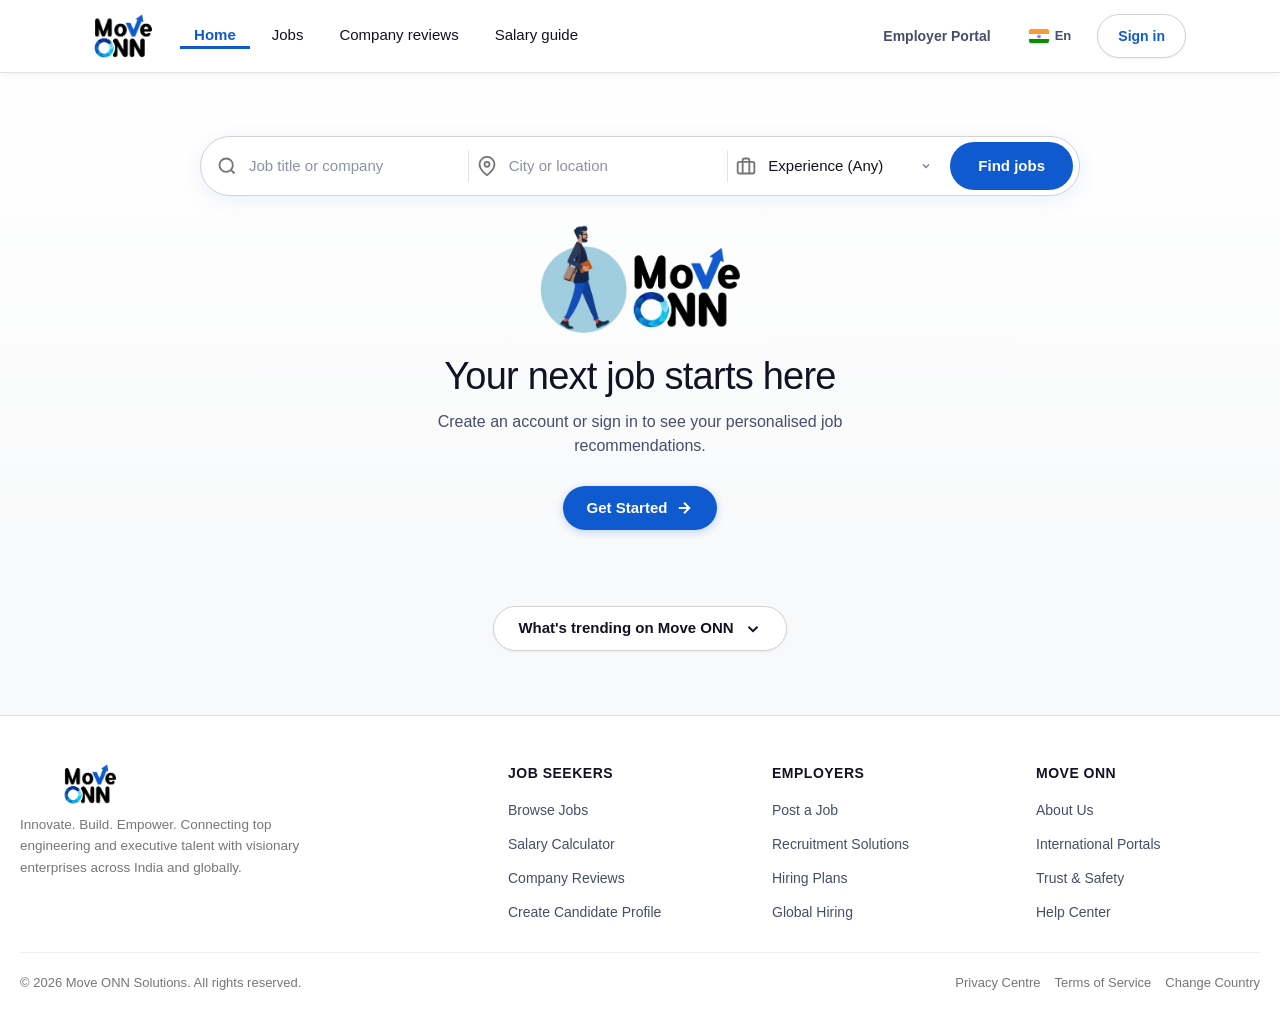
==== index.html @ 1a577fd4 "Move ONN by Yuvi: Complete ground-up codebase with all root files" ====
<!DOCTYPE html>
<html lang="en">
<head>
  <meta charset="UTF-8">
  <meta name="viewport" content="width=device-width, initial-scale=1.0, maximum-scale=1.0, user-scalable=no, viewport-fit=cover">
  <title>Move ONN | Premier Tech & Executive Recruitment Consultancy</title>
  <meta name="description" content="Search millions of jobs online with Move ONN to find the next step in your career. Verified listings, salary benchmarks, and employer consulting.">
  <link rel="icon" type="image/png" href="assets/images/moveonn-icon.png">

  <!-- Offline Bootstrap Grid & Utility Engine -->
  <link rel="stylesheet" href="css/bootstrap.min.css">

  <!-- Core Brand Tokens, Typography, Modal & Toast Styles -->
  <link rel="stylesheet" href="css/common.css">

  <!-- Single Unified Responsive Header Stylesheet -->
  <link rel="stylesheet" href="css/header.css">

  <!-- Dedicated Homepage Stylesheet -->
  <link rel="stylesheet" href="css/homepage.css">

  <!-- Universal Clean Responsive Footer Stylesheet -->
  <link rel="stylesheet" href="css/footer.css">

  <!-- Instant Pre-Hydration & Zero-FOUC Engine -->
  <script>
    (function() {
      try {
        var c = localStorage.getItem('jt_country') || 'IN';
        var l = localStorage.getItem('jt_lang') || 'en';
        var u = localStorage.getItem('moveonn_user') || null;
        document.documentElement.setAttribute('data-country', c);
        document.documentElement.setAttribute('data-lang', l);
        document.documentElement.setAttribute('lang', l);
        if (u) {
          document.documentElement.classList.add('jt-user-logged-in');
        }
      } catch(e) {}
    })();
  </script>
</head>
<body>

  <!-- ==========================================================================
       1. Single Unified Responsive Header (Desktop + Mobile)
       ========================================================================== -->
  <header class="jt-header">
    <div class="container jt-navbar">
      
      <!-- Brand Logo (Pure clickable link, zero inline event cancellation) -->
      <a href="index.html" class="jt-brand" aria-label="Move ONN Home">
        <img src="assets/images/moveonn-logo.png" alt="Move ONN" class="jt-logo">
      </a>

      <!-- Desktop Navigation Menu (Visible >= 992px) -->
      <nav class="jt-nav-menu" aria-label="Main Navigation">
        <ul class="jt-nav-list">
          <li><a href="index.html" class="jt-nav-item active">Home</a></li>
          <li><a href="jobs.html" class="jt-nav-item">Jobs</a></li>
          <li><a href="companies.html" class="jt-nav-item">Company reviews</a></li>
          <li><a href="salaries.html" class="jt-nav-item">Salary guide</a></li>
        </ul>
      </nav>

      <!-- Right Action Area -->
      <div class="jt-nav-actions">
        <a href="hire.html" class="jt-btn-hire">Employer Portal</a>
        <!-- Country Selector -->
        <a href="countries.html" class="jt-action-country" aria-label="Change country">
          <span class="jt-flag"><img src="assets/flags/in.svg" alt="India" class="jt-nav-flag-img"></span> <span class="jt-lang">En</span>
        </a>
        <script>
          (function(){
            try {
              var f = localStorage.getItem('jt_flag');
              var l = localStorage.getItem('jt_lang');
              if (f) {
                var el = document.currentScript.previousElementSibling.querySelector('.jt-nav-flag-img');
                if (el) el.src = f;
              }
              if (l) {
                var tl = document.currentScript.previousElementSibling.querySelector('.jt-lang');
                if (tl) tl.textContent = l.toUpperCase();
              }
            } catch(e){}
          })();
        </script>

        

        <!-- Dynamic Auth Button (Sign In Button / Profile Avatar) -->
        <div id="jtAuthButtonContainer">
          <button type="button" class="jt-btn-signin-nav" onclick="window.openAuthModal('signin')">
            Sign in
          </button>
        </div>
        <script>
          (function(){
            try {
              var u = localStorage.getItem('moveonn_user') || null;
              if (u) {
                var user = JSON.parse(u);
                var email = (user && user.email) ? user.email.toLowerCase().trim() : '';
                var safeEmail = email ? email.replace(/[^a-z0-9]/g, '_') : '';
                var cImg = null;
                if (safeEmail) {
                  cImg = localStorage.getItem('jt_user_avatar_img__' + safeEmail);
                }
                if (!cImg && email) {
                  cImg = localStorage.getItem('jt_user_avatar_img__' + email);
                }
                if (!cImg) {
                  cImg = localStorage.getItem('jt_user_avatar_img') || (user ? user.avatar : null);
                }
                var avatarInner = cImg 
                  ? '<img src="' + cImg + '" alt="' + (user.name || '') + '" style="width:100%; height:100%; object-fit:cover; border-radius:50%;">'
                  : '<svg viewBox="0 0 24 24" width="22" height="22" fill="#64748b" style="display:block;"><path d="M12 12c2.76 0 5-2.24 5-5s-2.24-5-5-5-5 2.24-5 5 2.24 5 5 5zm0 2c-3.33 0-10 1.67-10 5v3h20v-3c0-3.33-6.67-5-10-5z" /></svg>';
                
                var plan = email ? (localStorage.getItem('jt_user_plan__' + email) || 'free') : 'free';
                var planBadge = '';
                if (plan === 'growth') planBadge = '<span style="margin-left:auto; font-size:10px; padding:2px 6px; background:#004687; color:#fff; border-radius:4px; font-weight:700;">PRO</span>';
                else if (plan === 'enterprise') planBadge = '<span style="margin-left:auto; font-size:10px; padding:2px 6px; background:#004687; color:#fff; border-radius:4px; font-weight:700;">ENTERPRISE</span>';
                
                var c = document.getElementById('jtAuthButtonContainer');
                if (c) {
                  c.innerHTML = '<div class="position-relative">' +
                    '<button type="button" class="jt-user-avatar-btn" id="jtUserAvatarBtn" aria-label="User account menu" aria-expanded="false" onclick="window.handleAvatarClick(event)">' +
                    avatarInner +
                    '</button>' +
                    '<div class="jt-user-dropdown" id="jtUserDropdown">' +
                    '<a href="profile.html" class="jt-user-dropdown-link"><svg width="16" height="16" fill="none" stroke="currentColor" stroke-width="2" viewBox="0 0 24 24"><path d="M20 21v-2a4 4 0 0 0-4-4H8a4 4 0 0 0-4 4v2"></path><circle cx="12" cy="7" r="4"></circle></svg><span>Profile Dashboard</span>' + planBadge + '</a>' +
                    '<a href="jobs.html?tab=saved" class="jt-user-dropdown-link"><svg width="16" height="16" fill="none" stroke="currentColor" stroke-width="2" viewBox="0 0 24 24"><path d="M19 21l-7-5-7 5V5a2 2 0 0 1 2-2h10a2 2 0 0 1 2 2z"></path></svg><span>My Saved Jobs</span></a>' +
                    '<a href="employer-dashboard.html" class="jt-user-dropdown-link"><svg width="16" height="16" fill="none" stroke="currentColor" stroke-width="2" viewBox="0 0 24 24"><rect x="2" y="7" width="20" height="14" rx="2" ry="2"></rect><path d="M16 21V5a2 2 0 0 0-2-2h-4a2 2 0 0 0-2 2v16"></path></svg><span>Employer Portal</span></a>' +
                    '<div class="jt-user-dropdown-divider"></div>' +
                    '<button type="button" class="jt-user-dropdown-signout" onclick="window.performSignOut()"><svg width="16" height="16" fill="none" stroke="currentColor" stroke-width="2" viewBox="0 0 24 24"><path d="M9 21H5a2 2 0 0 1-2-2V5a2 2 0 0 1 2-2h4"></path><polyline points="16 17 21 12 16 7"></polyline><line x1="21" y1="12" x2="9" y2="12"></line></svg><span>Sign out</span></button>' +
                    '</div></div>';
                }
              }
            } catch(e) {}
          })();
        </script>

        <!-- Mobile Hamburger Toggle (Strictly hidden >= 992px) -->
        <button type="button" class="jt-burger-btn" id="jtBurgerBtn" aria-label="Toggle navigation menu" aria-expanded="false">
          <span class="jt-burger-line"></span>
          <span class="jt-burger-line"></span>
          <span class="jt-burger-line"></span>
        </button>
      </div>

    </div>

    <!-- Mobile Off-Canvas Drawer (Unified within same component) -->
    <div class="jt-mobile-drawer" id="jtMobileDrawer">
      <div class="jt-drawer-backdrop" id="jtDrawerBackdrop"></div>
      <div class="jt-drawer-panel">
        <div class="jt-drawer-header">
          <img src="assets/images/moveonn-logo.png" alt="Move ONN" class="jt-logo-sm">
          <button type="button" class="jt-drawer-close" id="jtDrawerCloseBtn" aria-label="Close menu">&times;</button>
        </div>
        <div class="jt-drawer-body">
          <!-- Injected Mobile Auth Profile or Sign-in button -->
          <div id="jtDrawerAuthSection" class="jt-drawer-auth"></div>
          
          <ul class="jt-drawer-links">
            <li><a href="index.html" class="jt-drawer-link active"><span>Home</span> <svg width="16" height="16" fill="none" stroke="currentColor" stroke-width="2" viewBox="0 0 24 24"><polyline points="9 18 15 12 9 6"></polyline></svg></a></li>
            <li><a href="jobs.html" class="jt-drawer-link"><span>Jobs</span> <svg width="16" height="16" fill="none" stroke="currentColor" stroke-width="2" viewBox="0 0 24 24"><polyline points="9 18 15 12 9 6"></polyline></svg></a></li>
            <li><a href="companies.html" class="jt-drawer-link"><span>Company reviews</span> <svg width="16" height="16" fill="none" stroke="currentColor" stroke-width="2" viewBox="0 0 24 24"><polyline points="9 18 15 12 9 6"></polyline></svg></a></li>
            <li><a href="salaries.html" class="jt-drawer-link"><span>Salary guide</span> <svg width="16" height="16" fill="none" stroke="currentColor" stroke-width="2" viewBox="0 0 24 24"><polyline points="9 18 15 12 9 6"></polyline></svg></a></li>
            <li class="jt-drawer-divider"></li>
            <li><a href="hire.html#pricing" class="jt-drawer-link"><span>Pricing &amp; Plans</span> <svg width="16" height="16" fill="none" stroke="currentColor" stroke-width="2" viewBox="0 0 24 24"><polyline points="9 18 15 12 9 6"></polyline></svg></a></li>
            <li class="jt-drawer-divider"></li>
            <li><a href="countries.html" class="jt-drawer-link"><span>Change country: India <img src="assets/flags/in.svg" alt="India" class="jt-nav-flag-img" style="margin-left:6px;"></span> <svg width="16" height="16" fill="none" stroke="currentColor" stroke-width="2" viewBox="0 0 24 24"><polyline points="9 18 15 12 9 6"></polyline></svg></a></li>
          </ul>
        </div>
      </div>
    </div>
  </header>

  <!-- ==========================================================================
       2. Homepage Hero & Search Capsule (Minimal Move ONN Search Portal)
       ========================================================================== -->
  <main class="jt-main">
    <section class="jt-hero-section">
      <div class="container">
        
        <!-- Search Capsule Form (Routes cleanly to jobs.html) -->
        <div class="jt-search-wrapper">
          <form class="jt-search-capsule" id="jtHomeSearchForm" action="jobs.html" method="GET">
            
            <!-- What Input -->
            <div class="jt-search-field">
              <span class="jt-search-field-icon" aria-hidden="true">
                <svg width="20" height="20" fill="none" stroke="currentColor" stroke-width="2.2" viewBox="0 0 24 24"><circle cx="11" cy="11" r="8"></circle><line x1="21" y1="21" x2="16.65" y2="16.65"></line></svg>
              </span>
              <input type="text" class="jt-search-input" id="jtSearchWhat" name="q" placeholder="Job title or company" autocomplete="off" aria-label="Job title or company">
            </div>

            <div class="jt-search-divider"></div>

            <!-- Where Input -->
            <div class="jt-search-field">
              <span class="jt-search-field-icon" aria-hidden="true">
                <svg width="20" height="20" fill="none" stroke="currentColor" stroke-width="2.2" viewBox="0 0 24 24"><path d="M21 10c0 7-9 13-9 13s-9-6-9-13a9 9 0 0 1 18 0z"></path><circle cx="12" cy="10" r="3"></circle></svg>
              </span>
              <input type="text" class="jt-search-input" id="jtSearchWhere" name="l" placeholder="City or location" value="" autocomplete="off" aria-label="City or location">
            </div>

            <div class="jt-search-divider"></div>

            <!-- Experience Input -->
            <div class="jt-search-field jt-search-field-exp">
              <span class="jt-search-field-icon" aria-hidden="true">
                <svg width="20" height="20" fill="none" stroke="currentColor" stroke-width="2.2" viewBox="0 0 24 24"><rect x="2" y="7" width="20" height="14" rx="2" ry="2"></rect><path d="M16 21V5a2 2 0 0 0-2-2h-4a2 2 0 0 0-2 2v16"></path></svg>
              </span>
              <select class="jt-search-select" id="jtSearchExp" name="exp" aria-label="Experience level">
                <option value="" selected>Experience (Any)</option>
                <option value="0">Fresher (0 Yrs)</option>
                <option value="2">1-3 Years</option>
                <option value="4">3-5 Years</option>
                <option value="6">5+ Years (Senior)</option>
              </select>
            </div>

            <!-- Find Jobs CTA -->
            <div class="jt-search-btn-container">
              <button type="submit" class="jt-btn-search">
                <span>Find jobs</span>
              </button>
            </div>

          </form>
        </div>

        <!-- Guest Hero Promo (Shown when NOT logged in) -->
        <div id="jtGuestHeroPromo" class="jt-guest-promo">
          <!-- Center Brand Logo (Walker + Move ONN Combo) -->
          <img src="assets/images/moveonn-combo.png" alt="Move ONN" class="jt-hero-brand-logo">

          <!-- Main Headline -->
          <h1 class="jt-hero-title">Your next job starts here</h1>
          <p class="jt-hero-subtitle">Create an account or sign in to see your personalised job recommendations.</p>

          <!-- Get Started CTA (Opens Auth Modal) -->
          <div class="jt-hero-cta">
            <button type="button" class="btn-jt-primary" onclick="window.openAuthModal('signup')">
              <span>Get Started</span>
              <svg width="18" height="18" fill="none" stroke="currentColor" stroke-width="2.5" viewBox="0 0 24 24"><line x1="5" y1="12" x2="19" y2="12"></line><polyline points="12 5 19 12 12 19"></polyline></svg>
            </button>
          </div>
        </div>

        <!-- Authenticated Candidate Welcome Strip (Shown when LOGGED IN) -->
        <div id="jtUserDashboard" class="jt-user-dashboard jt-user-welcome-strip" style="display: none;">
          <div class="jt-dashboard-header" style="margin-bottom: 0; padding: 18px 24px; background: #ffffff; border: 1px solid #e4e2e0; border-radius: 16px; box-shadow: 0 4px 16px rgba(0,0,0,0.04); display: flex; justify-content: space-between; align-items: center; flex-wrap: wrap; gap: 14px;">
            <div style="display: flex; align-items: center; gap: 14px;">
              <div style="width: 44px; height: 44px; border-radius: 50%; background: #eaf1fb; display: flex; align-items: center; justify-content: center; color: #004687; flex-shrink: 0;">
                <svg width="22" height="22" fill="none" stroke="currentColor" stroke-width="2" viewBox="0 0 24 24"><path d="M20 21v-2a4 4 0 0 0-4-4H8a4 4 0 0 0-4 4v2"></path><circle cx="12" cy="7" r="4"></circle></svg>
              </div>
              <div>
                <h2 class="jt-dashboard-title" id="jtHomeWelcomeTitle" style="font-size: 18px; margin: 0; font-weight: 700; color: #0f172a;">Welcome back! Here are your tailored opportunities</h2>
                <p style="margin: 2px 0 0; font-size: 13px; color: #64748b;">Browse curated categories, verified openings, and career tools</p>
              </div>
            </div>
            <a href="profile.html" class="jt-dashboard-link" style="font-weight: 600; font-size: 13.5px; color: #004687; display: inline-flex; align-items: center; gap: 6px;">
              <span>View Profile</span>
              <svg width="16" height="16" fill="none" stroke="currentColor" stroke-width="2" viewBox="0 0 24 24"><polyline points="9 18 15 12 9 6"></polyline></svg>
            </a>
          </div>
        </div>
      </div>
    </section>

    <!-- ==========================================================================
         Authenticated Candidate Portal Sections (Visible ONLY when Signed In)
         ========================================================================== -->
    <div id="jtAuthHomeSections" class="jt-auth-home-sections" style="display: none;">

    <!-- ==========================================================================
         3. Popular & Trending Job Categories Grid
         ========================================================================== -->
    <section class="jt-categories-section" id="jtPopularCategories">
      <div class="container">
        <div class="jt-section-header">
          <h2 class="jt-section-title">Popular Job Categories</h2>
          <p class="jt-section-subtitle">Explore open vacancies across India's fastest-growing industries and technology domains</p>
        </div>
        <div class="jt-categories-grid">
          
          <!-- Category 1 -->
          <a href="jobs.html?q=Software+Engineer" class="jt-category-card">
            <div class="jt-cat-icon-wrap">
              <svg width="22" height="22" fill="none" stroke="currentColor" stroke-width="2" viewBox="0 0 24 24"><polyline points="16 18 22 12 16 6"></polyline><polyline points="8 6 2 12 8 18"></polyline></svg>
            </div>
            <div class="jt-cat-info">
              <h3 class="jt-cat-title">IT & Software</h3>
              <span class="jt-cat-count">1,450+ Openings</span>
            </div>
            <svg class="jt-cat-arrow" width="16" height="16" fill="none" stroke="currentColor" stroke-width="2.5" viewBox="0 0 24 24"><polyline points="9 18 15 12 9 6"></polyline></svg>
          </a>

          <!-- Category 2 -->
          <a href="jobs.html?q=Sales" class="jt-category-card">
            <div class="jt-cat-icon-wrap">
              <svg width="22" height="22" fill="none" stroke="currentColor" stroke-width="2" viewBox="0 0 24 24"><polyline points="23 6 13.5 15.5 8.5 10.5 1 18"></polyline><polyline points="17 6 23 6 23 12"></polyline></svg>
            </div>
            <div class="jt-cat-info">
              <h3 class="jt-cat-title">Sales & Marketing</h3>
              <span class="jt-cat-count">820+ Openings</span>
            </div>
            <svg class="jt-cat-arrow" width="16" height="16" fill="none" stroke="currentColor" stroke-width="2.5" viewBox="0 0 24 24"><polyline points="9 18 15 12 9 6"></polyline></svg>
          </a>

          <!-- Category 3 -->
          <a href="jobs.html?q=Banking" class="jt-category-card">
            <div class="jt-cat-icon-wrap">
              <svg width="22" height="22" fill="none" stroke="currentColor" stroke-width="2" viewBox="0 0 24 24"><rect x="2" y="5" width="20" height="14" rx="2"></rect><line x1="2" y1="10" x2="22" y2="10"></line></svg>
            </div>
            <div class="jt-cat-info">
              <h3 class="jt-cat-title">Banking & Finance</h3>
              <span class="jt-cat-count">640+ Openings</span>
            </div>
            <svg class="jt-cat-arrow" width="16" height="16" fill="none" stroke="currentColor" stroke-width="2.5" viewBox="0 0 24 24"><polyline points="9 18 15 12 9 6"></polyline></svg>
          </a>

          <!-- Category 4 -->
          <a href="jobs.html?q=Healthcare" class="jt-category-card">
            <div class="jt-cat-icon-wrap">
              <svg width="22" height="22" fill="none" stroke="currentColor" stroke-width="2" viewBox="0 0 24 24"><path d="M22 12h-4l-3 9L9 3l-3 9H2"></path></svg>
            </div>
            <div class="jt-cat-info">
              <h3 class="jt-cat-title">Healthcare & Pharma</h3>
              <span class="jt-cat-count">410+ Openings</span>
            </div>
            <svg class="jt-cat-arrow" width="16" height="16" fill="none" stroke="currentColor" stroke-width="2.5" viewBox="0 0 24 24"><polyline points="9 18 15 12 9 6"></polyline></svg>
          </a>

          <!-- Category 5 -->
          <a href="jobs.html?q=Customer+Support" class="jt-category-card">
            <div class="jt-cat-icon-wrap">
              <svg width="22" height="22" fill="none" stroke="currentColor" stroke-width="2" viewBox="0 0 24 24"><path d="M3 18v-6a9 9 0 0 1 18 0v6"></path><path d="M21 19a2 2 0 0 1-2 2h-1a2 2 0 0 1-2-2v-3a2 2 0 0 1 2-2h3zM3 19a2 2 0 0 0 2 2h1a2 2 0 0 0 2-2v-3a2 2 0 0 0-2-2H3z"></path></svg>
            </div>
            <div class="jt-cat-info">
              <h3 class="jt-cat-title">Customer Support</h3>
              <span class="jt-cat-count">530+ Openings</span>
            </div>
            <svg class="jt-cat-arrow" width="16" height="16" fill="none" stroke="currentColor" stroke-width="2.5" viewBox="0 0 24 24"><polyline points="9 18 15 12 9 6"></polyline></svg>
          </a>

          <!-- Category 6 -->
          <a href="jobs.html?q=Data+Science" class="jt-category-card">
            <div class="jt-cat-icon-wrap">
              <svg width="22" height="22" fill="none" stroke="currentColor" stroke-width="2" viewBox="0 0 24 24"><ellipse cx="12" cy="5" rx="9" ry="3"></ellipse><path d="M21 12c0 1.66-4 3-9 3s-9-1.34-9-3"></path><path d="M3 5v14c0 1.66 4 3 9 3s9-1.34 9-3V5"></path></svg>
            </div>
            <div class="jt-cat-info">
              <h3 class="jt-cat-title">Data Science & AI</h3>
              <span class="jt-cat-count">390+ Openings</span>
            </div>
            <svg class="jt-cat-arrow" width="16" height="16" fill="none" stroke="currentColor" stroke-width="2.5" viewBox="0 0 24 24"><polyline points="9 18 15 12 9 6"></polyline></svg>
          </a>

          <!-- Category 7 -->
          <a href="jobs.html?q=Human+Resources" class="jt-category-card">
            <div class="jt-cat-icon-wrap">
              <svg width="22" height="22" fill="none" stroke="currentColor" stroke-width="2" viewBox="0 0 24 24"><path d="M17 21v-2a4 4 0 0 0-4-4H5a4 4 0 0 0-4 4v2"></path><circle cx="9" cy="7" r="4"></circle><path d="M23 21v-2a4 4 0 0 0-3-3.87"></path><path d="M16 3.13a4 4 0 0 1 0 7.75"></path></svg>
            </div>
            <div class="jt-cat-info">
              <h3 class="jt-cat-title">Human Resources</h3>
              <span class="jt-cat-count">280+ Openings</span>
            </div>
            <svg class="jt-cat-arrow" width="16" height="16" fill="none" stroke="currentColor" stroke-width="2.5" viewBox="0 0 24 24"><polyline points="9 18 15 12 9 6"></polyline></svg>
          </a>

          <!-- Category 8 -->
          <a href="jobs.html?q=Design" class="jt-category-card">
            <div class="jt-cat-icon-wrap">
              <svg width="22" height="22" fill="none" stroke="currentColor" stroke-width="2" viewBox="0 0 24 24"><circle cx="12" cy="12" r="10"></circle><polygon points="12 8 8 12 12 16 16 12 12 8"></polygon></svg>
            </div>
            <div class="jt-cat-info">
              <h3 class="jt-cat-title">Design & UI/UX</h3>
              <span class="jt-cat-count">210+ Openings</span>
            </div>
            <svg class="jt-cat-arrow" width="16" height="16" fill="none" stroke="currentColor" stroke-width="2.5" viewBox="0 0 24 24"><polyline points="9 18 15 12 9 6"></polyline></svg>
          </a>

        </div>
      </div>
    </section>

    <!-- ==========================================================================
         4. Quick Profile & Single-Click Resume Upload Banner
         ========================================================================== -->
    <section class="jt-resume-upload-section" id="jtResumeUploadBanner">
      <div class="container">
        <div class="jt-resume-banner-box">
          <div class="jt-resume-banner-content">
            <h3 class="jt-resume-banner-title">Upload Your Resume</h3>
            <p class="jt-resume-banner-desc">Get discovered by top verified recruiters and visionary enterprises looking for your expertise.</p>
          </div>
          <div class="jt-resume-banner-action">
            <input type="file" id="jtHomeResumeFileInput" accept=".pdf,.doc,.docx" style="display:none;">
            <button type="button" class="btn-jt-upload-resume" id="jtHomeUploadResumeBtn">
              <svg width="20" height="20" viewBox="0 0 24 24" fill="none" stroke="currentColor" stroke-width="2.2"><path d="M21 15v4a2 2 0 0 1-2 2H5a2 2 0 0 1-2-2v-4"></path><polyline points="17 8 12 3 7 8"></polyline><line x1="12" y1="3" x2="12" y2="15"></line></svg>
              <span>Upload Resume</span>
            </button>
            <span class="jt-resume-supported-text" id="jtResumeHelperText">Supported formats: PDF, DOC, DOCX (Max 5MB)</span>
          </div>
        </div>
      </div>
    </section>

    <!-- ==========================================================================
         5. Featured & Recommended Jobs Grid (with 4 Tab Filters)
         ========================================================================== -->
    <section class="jt-featured-jobs-section" id="jtFeaturedJobs">
      <div class="container">
        <div class="jt-section-header-flex">
          <div>
            <h2 class="jt-section-title">Featured & Recommended Jobs</h2>
            <p class="jt-section-subtitle">Verified opportunities curated for high applicant response and verified compensation</p>
          </div>
          <!-- Filter Tabs -->
          <div class="jt-job-tabs" role="tablist">
            <button type="button" class="jt-tab-btn active" data-job-tab="all">All Jobs</button>
            <button type="button" class="jt-tab-btn" data-job-tab="remote">Work From Home</button>
            <button type="button" class="jt-tab-btn" data-job-tab="freshers">Freshers Jobs</button>
            <button type="button" class="jt-tab-btn" data-job-tab="highsalary">High Salary Jobs</button>
          </div>
        </div>

        <div class="jt-featured-jobs-grid" id="jtFeaturedJobsGrid">
          
          <!-- Job 1 -->
          <article class="jt-featured-card" data-category="all remote highsalary">
            <div>
              <div class="jt-featured-card-header">
                <span class="jt-featured-badge">FULL STACK</span>
                <span class="jt-featured-badge jt-featured-badge-green">Actively Hiring</span>
              </div>
              <h3 class="jt-featured-title"><a href="jobs.html?id=1">Senior Full Stack Developer</a></h3>
              <div class="jt-featured-company">Apex Consultancy Solutions • Bengaluru / Remote</div>
              <div class="jt-featured-salary">₹14,00,000 - ₹22,00,000 a year</div>
            </div>
            <div class="jt-featured-action-row">
              <span class="jt-featured-exp-pill">3-7 Yrs Exp</span>
              <button type="button" class="btn-jt-dash-apply" onclick="window.handleDashApply(1, event)">Apply now</button>
            </div>
          </article>

          <!-- Job 2 -->
          <article class="jt-featured-card" data-category="all freshers">
            <div>
              <div class="jt-featured-card-header">
                <span class="jt-featured-badge">FRESHERS</span>
                <span class="jt-featured-badge jt-featured-badge-green">Campus Drive</span>
              </div>
              <h3 class="jt-featured-title"><a href="jobs.html?id=2">Graduate Software Engineer Trainee</a></h3>
              <div class="jt-featured-company">Tata Consultancy Services • Hyderabad, Telangana</div>
              <div class="jt-featured-salary">₹4,20,000 - ₹6,50,000 a year</div>
            </div>
            <div class="jt-featured-action-row">
              <span class="jt-featured-exp-pill">0-1 Yr (Freshers)</span>
              <button type="button" class="btn-jt-dash-apply" onclick="window.handleDashApply(2, event)">Apply now</button>
            </div>
          </article>

          <!-- Job 7 -->
          <article class="jt-featured-card" data-category="all remote highsalary">
            <div>
              <div class="jt-featured-card-header">
                <span class="jt-featured-badge">CLOUD LEAD</span>
                <span class="jt-featured-badge jt-featured-badge-green">Actively Hiring</span>
              </div>
              <h3 class="jt-featured-title"><a href="jobs.html?id=7">DevOps Cloud Infrastructure Lead</a></h3>
              <div class="jt-featured-company">Amazon Dev Centre • Bengaluru / Remote</div>
              <div class="jt-featured-salary">₹18,00,000 - ₹32,00,000 a year</div>
            </div>
            <div class="jt-featured-action-row">
              <span class="jt-featured-exp-pill">4-8 Yrs Exp</span>
              <button type="button" class="btn-jt-dash-apply" onclick="window.handleDashApply(7, event)">Apply now</button>
            </div>
          </article>

          <!-- Job 8 -->
          <article class="jt-featured-card" data-category="all remote">
            <div>
              <div class="jt-featured-card-header">
                <span class="jt-featured-badge">DESIGN</span>
                <span class="jt-featured-badge jt-featured-badge-green">Remote Options</span>
              </div>
              <h3 class="jt-featured-title"><a href="jobs.html?id=8">UI/UX Product Designer</a></h3>
              <div class="jt-featured-company">Zomato Media • Gurugram / Remote</div>
              <div class="jt-featured-salary">₹10,00,000 - ₹18,00,000 a year</div>
            </div>
            <div class="jt-featured-action-row">
              <span class="jt-featured-exp-pill">2-5 Yrs Exp</span>
              <button type="button" class="btn-jt-dash-apply" onclick="window.handleDashApply(8, event)">Apply now</button>
            </div>
          </article>

          <!-- Job 9 -->
          <article class="jt-featured-card" data-category="all highsalary">
            <div>
              <div class="jt-featured-card-header">
                <span class="jt-featured-badge">AI / ML</span>
                <span class="jt-featured-badge jt-featured-badge-green">High Demand</span>
              </div>
              <h3 class="jt-featured-title"><a href="jobs.html?id=9">AI & Machine Learning Research Engineer</a></h3>
              <div class="jt-featured-company">Google AI Labs • Bengaluru / Hyderabad</div>
              <div class="jt-featured-salary">₹24,00,000 - ₹42,00,000 a year</div>
            </div>
            <div class="jt-featured-action-row">
              <span class="jt-featured-exp-pill">3-6 Yrs Exp</span>
              <button type="button" class="btn-jt-dash-apply" onclick="window.handleDashApply(9, event)">Apply now</button>
            </div>
          </article>

          <!-- Job 11 -->
          <article class="jt-featured-card" data-category="all">
            <div>
              <div class="jt-featured-card-header">
                <span class="jt-featured-badge">MOBILE</span>
                <span class="jt-featured-badge jt-featured-badge-green">Verified</span>
              </div>
              <h3 class="jt-featured-title"><a href="jobs.html?id=11">Android Mobile Application Developer</a></h3>
              <div class="jt-featured-company">Flipkart • Bengaluru, Karnataka</div>
              <div class="jt-featured-salary">₹12,00,000 - ₹20,00,000 a year</div>
            </div>
            <div class="jt-featured-action-row">
              <span class="jt-featured-exp-pill">2-5 Yrs Exp</span>
              <button type="button" class="btn-jt-dash-apply" onclick="window.handleDashApply(11, event)">Apply now</button>
            </div>
          </article>

          <!-- Job 5 -->
          <article class="jt-featured-card" data-category="all freshers remote">
            <div>
              <div class="jt-featured-card-header">
                <span class="jt-featured-badge">FRESHERS</span>
                <span class="jt-featured-badge jt-featured-badge-green">Work From Home</span>
              </div>
              <h3 class="jt-featured-title"><a href="jobs.html?id=5">Junior Quality Assurance & Automation</a></h3>
              <div class="jt-featured-company">Cognizant Technology • Remote Across India</div>
              <div class="jt-featured-salary">₹4,50,000 - ₹7,50,000 a year</div>
            </div>
            <div class="jt-featured-action-row">
              <span class="jt-featured-exp-pill">0-1 Yr (Freshers)</span>
              <button type="button" class="btn-jt-dash-apply" onclick="window.handleDashApply(5, event)">Apply now</button>
            </div>
          </article>

          <!-- Job 6 -->
          <article class="jt-featured-card" data-category="all highsalary">
            <div>
              <div class="jt-featured-card-header">
                <span class="jt-featured-badge">EXECUTIVE</span>
                <span class="jt-featured-badge jt-featured-badge-green">Direct Hiring</span>
              </div>
              <h3 class="jt-featured-title"><a href="jobs.html?id=6">Enterprise Product Manager</a></h3>
              <div class="jt-featured-company">Urban Company • Gurugram / Delhi NCR</div>
              <div class="jt-featured-salary">₹22,00,000 - ₹34,00,000 a year</div>
            </div>
            <div class="jt-featured-action-row">
              <span class="jt-featured-exp-pill">5-9 Yrs Exp</span>
              <button type="button" class="btn-jt-dash-apply" onclick="window.handleDashApply(6, event)">Apply now</button>
            </div>
          </article>

        </div>
      </div>
    </section>

    <!-- ==========================================================================
         6. Top Hiring Companies Showcase
         ========================================================================== -->
    <section class="jt-companies-showcase-section" id="jtTopHiringCompanies">
      <div class="container">
        <div class="jt-section-header">
          <h2 class="jt-section-title">Top Hiring Companies</h2>
          <p class="jt-section-subtitle">Connect with India's most innovative enterprises and global tech leaders</p>
        </div>
        <div class="jt-companies-grid">
          
          <a href="companies.html" class="jt-company-card">
            <div class="jt-company-logo-avatar">TCS</div>
            <h3 class="jt-company-card-name">Tata Consultancy</h3>
            <div class="jt-company-rating-wrap">★ 4.2</div>
            <span class="jt-company-openings-count">1,200+ Open Jobs</span>
          </a>

          <a href="companies.html" class="jt-company-card">
            <div class="jt-company-logo-avatar">INF</div>
            <h3 class="jt-company-card-name">Infosys Technologies</h3>
            <div class="jt-company-rating-wrap">★ 4.1</div>
            <span class="jt-company-openings-count">850+ Open Jobs</span>
          </a>

          <a href="companies.html" class="jt-company-card">
            <div class="jt-company-logo-avatar">WIP</div>
            <h3 class="jt-company-card-name">Wipro Enterprises</h3>
            <div class="jt-company-rating-wrap">★ 4.0</div>
            <span class="jt-company-openings-count">620+ Open Jobs</span>
          </a>

          <a href="companies.html" class="jt-company-card">
            <div class="jt-company-logo-avatar">GOO</div>
            <h3 class="jt-company-card-name">Google India</h3>
            <div class="jt-company-rating-wrap">★ 4.7</div>
            <span class="jt-company-openings-count">310+ Open Jobs</span>
          </a>

          <a href="companies.html" class="jt-company-card">
            <div class="jt-company-logo-avatar">MSF</div>
            <h3 class="jt-company-card-name">Microsoft India</h3>
            <div class="jt-company-rating-wrap">★ 4.5</div>
            <span class="jt-company-openings-count">280+ Open Jobs</span>
          </a>

          <a href="companies.html" class="jt-company-card">
            <div class="jt-company-logo-avatar">AMZ</div>
            <h3 class="jt-company-card-name">Amazon Dev Centre</h3>
            <div class="jt-company-rating-wrap">★ 4.3</div>
            <span class="jt-company-openings-count">490+ Open Jobs</span>
          </a>

          <a href="companies.html" class="jt-company-card">
            <div class="jt-company-logo-avatar">L&T</div>
            <h3 class="jt-company-card-name">L&T Technology</h3>
            <div class="jt-company-rating-wrap">★ 4.1</div>
            <span class="jt-company-openings-count">340+ Open Jobs</span>
          </a>

          <a href="companies.html" class="jt-company-card">
            <div class="jt-company-logo-avatar">APX</div>
            <h3 class="jt-company-card-name">Apex Consultancy</h3>
            <div class="jt-company-rating-wrap">★ 4.8</div>
            <span class="jt-company-openings-count">180+ Open Jobs</span>
          </a>

        </div>
      </div>
    </section>

    <!-- ==========================================================================
         7. Job Seeker Value Additions / Career Services Suite
         ========================================================================== -->
    <section class="jt-career-services-section" id="jtCareerServices">
      <div class="container">
        <div class="jt-section-header">
          <h2 class="jt-section-title">Career Acceleration & Services</h2>
          <p class="jt-section-subtitle">Smart self-service tools designed to maximize your interview conversion and compensation</p>
        </div>
        
        <div class="jt-services-grid">
          
          <!-- Tool 1: ATS Resume Score Checker -->
          <div class="jt-service-card">
            <div class="jt-service-card-header">
              <div class="jt-service-icon-box">
                <svg width="22" height="22" viewBox="0 0 24 24" fill="none" stroke="currentColor" stroke-width="2"><path d="M14 2H6a2 2 0 0 0-2 2v16a2 2 0 0 0 2 2h12a2 2 0 0 0 2-2V8z"></path><polyline points="14 2 14 8 20 8"></polyline><line x1="16" y1="13" x2="8" y2="13"></line><line x1="16" y1="17" x2="8" y2="17"></line><polyline points="10 9 9 9 8 9"></polyline></svg>
              </div>
              <div>
                <h3 class="jt-service-card-title">Free Resume Review</h3>
                <span style="font-size:12px; color:#16a34a; font-weight:700;">ATS Compatibility Tool</span>
              </div>
            </div>
            <p class="jt-service-card-desc">Enter your target designation to test your profile against Fortune 500 applicant tracking algorithms.</p>
            
            <form id="jtResumeScoreForm" class="jt-service-form">
              <input type="text" id="jtScoreRoleInput" required placeholder="Target job title" class="jt-service-input">
              <button type="submit" class="btn-jt-service-action">Check Resume ATS Score</button>
            </form>

            <div id="jtScoreResultBox" class="jt-service-result-box" style="display:none;">
              <div class="jt-ats-score-display">
                <span id="jtAtsScoreRole" style="font-size:12.5px; font-weight:600; color:#474d6a;">Target Role</span>
                <span id="jtAtsScoreValue" class="jt-ats-score-value">88/100</span>
              </div>
              <div class="jt-ats-progress-track">
                <div id="jtAtsProgressBar" class="jt-ats-progress-bar" style="width: 88%;"></div>
              </div>
              <p style="font-size:12px; color:#16a34a; margin:0; font-weight:600;">✓ Excellent keyword density & high recruiter match rate.</p>
            </div>
          </div>

          <!-- Tool 2: Salary Estimator Widget -->
          <div class="jt-service-card">
            <div class="jt-service-card-header">
              <div class="jt-service-icon-box">
                <svg width="22" height="22" viewBox="0 0 24 24" fill="none" stroke="currentColor" stroke-width="2"><rect x="2" y="7" width="20" height="14" rx="2" ry="2"></rect><path d="M16 21V5a2 2 0 0 0-2-2h-4a2 2 0 0 0-2 2v16"></path></svg>
              </div>
              <div>
                <h3 class="jt-service-card-title">Salary Estimator</h3>
                <span style="font-size:12px; color:#004687; font-weight:700;">Market Compensation Guide</span>
              </div>
            </div>
            <p class="jt-service-card-desc">Benchmark your market worth based on live verified enterprise compensation packages.</p>
            
            <form id="jtSalaryEstimatorForm" class="jt-service-form">
              <select id="jtSalaryRoleSelect" class="jt-service-select">
                <option value="frontend">Frontend Developer</option>
                <option value="backend">Backend Developer</option>
                <option value="fullstack" selected>Full Stack Engineer</option>
                <option value="data">Data Engineer / Scientist</option>
                <option value="devops">DevOps & Cloud Architect</option>
                <option value="product">Product Manager</option>
                <option value="sales">Sales & Business Development</option>
                <option value="hr">Human Resources Specialist</option>
              </select>
              <select id="jtSalaryExpSelect" class="jt-service-select">
                <option value="0">Fresher (0 - 1 Yrs)</option>
                <option value="2" selected>2 - 4 Years</option>
                <option value="5">5 - 8 Years (Mid-Senior)</option>
                <option value="9">8+ Years (Lead / Principal)</option>
              </select>
              <button type="submit" class="btn-jt-service-action">Calculate Average Salary</button>
            </form>

            <div id="jtSalaryResultBox" class="jt-service-result-box" style="display:none;">
              <div style="font-size:11px; text-transform:uppercase; font-weight:700; color:#717b9e; margin-bottom:4px;">Benchmark Market Pay</div>
              <div id="jtEstimatedRangeText" style="font-size:17px; font-weight:800; color:#004687; margin-bottom:4px;">₹12.5L - ₹18.0L a year</div>
              <div id="jtEstimatedRoleText" style="font-size:11.5px; color:#555e77;">Full Stack Engineer with 2-4 Yrs</div>
              <a href="salaries.html" style="font-size:12px; color:#004687; font-weight:700; text-decoration:underline; display:inline-block; margin-top:8px;">View Detailed Salary Explorer →</a>
            </div>
          </div>

          <!-- Tool 3: Career Advice & Interview Guides -->
          <div class="jt-service-card">
            <div class="jt-service-card-header">
              <div class="jt-service-icon-box">
                <svg width="22" height="22" viewBox="0 0 24 24" fill="none" stroke="currentColor" stroke-width="2"><path d="M2 3h6a4 4 0 0 1 4 4v14a3 3 0 0 0-3-3H2z"></path><path d="M22 3h-6a4 4 0 0 0-4 4v14a3 3 0 0 1 3-3h7z"></path></svg>
              </div>
              <div>
                <h3 class="jt-service-card-title">Career Advice & Blogs</h3>
                <span style="font-size:12px; color:#0f5acf; font-weight:700;">Recruiter Insights</span>
              </div>
            </div>
            <p class="jt-service-card-desc">Practical frameworks, salary negotiation guides, and behavioral interview tips from hiring leads.</p>
            
            <ul class="jt-advice-list">
              <li>
                <a href="#" onclick="window.showToast('Article: Top 10 High-Paying Tech Skills in 2026'); return false;" class="jt-advice-item">
                  <span class="jt-advice-num">01</span>
                  <div>
                    <h4 class="jt-advice-headline">Top 10 High-Paying Tech Skills in 2026</h4>
                    <span class="jt-advice-meta">5 min read • Career Strategy</span>
                  </div>
                </a>
              </li>
              <li>
                <a href="#" onclick="window.showToast('Article: Mastering System Design & Coding Rounds'); return false;" class="jt-advice-item">
                  <span class="jt-advice-num">02</span>
                  <div>
                    <h4 class="jt-advice-headline">Mastering System Design & Coding Rounds</h4>
                    <span class="jt-advice-meta">7 min read • Technical Interviews</span>
                  </div>
                </a>
              </li>
              <li>
                <a href="#" onclick="window.showToast('Article: How to Negotiate a 40%+ Salary Hike'); return false;" class="jt-advice-item">
                  <span class="jt-advice-num">03</span>
                  <div>
                    <h4 class="jt-advice-headline">How to Negotiate a 40%+ Compensation Hike</h4>
                    <span class="jt-advice-meta">4 min read • Compensation Playbook</span>
                  </div>
                </a>
              </li>
            </ul>
          </div>

        </div>
      </div>
    </section>
  </div>

    <!-- ==========================================================================
         8. Responsive Trending Section (Pill Accordion + 3-Column Grid)
         ========================================================================== -->
    <section class="jt-trending-section">
      
      <!-- Pill Accordion Toggle -->
      <div class="jt-trending-toggle-wrap">
        <button type="button" class="jt-trending-pill-btn" id="jtTrendingBtn" aria-controls="jtTrendingBody" aria-expanded="false">
          <span>What's trending on Move ONN</span>
          <svg class="jt-chevron-icon" viewBox="0 0 24 24" fill="none" stroke="currentColor" stroke-width="2.5"><polyline points="6 9 12 15 18 9"></polyline></svg>
        </button>
      </div>

      <!-- Collapsible Grid Body (1 col on mobile, 2 on tablet, 3 on desktop) -->
      <div class="jt-trending-body" id="jtTrendingBody">
        <div class="jt-trending-grid">
          
          <!-- Column 1: Popular Tech Roles -->
          <div class="jt-trending-col">
            <h2 class="jt-trending-title">Popular Tech Roles</h2>
            <ul class="jt-trending-list">
              <li><a href="jobs.html?q=Full+Stack+Developer" class="jt-trending-link"><span>Full Stack Developer</span> <span class="jt-badge-blue">450+ Jobs</span></a></li>
              <li><a href="jobs.html?q=React+Frontend+Engineer" class="jt-trending-link"><span>React Frontend Engineer</span> <span class="jt-badge-blue">320+ Jobs</span></a></li>
              <li><a href="jobs.html?q=Python+Data+Engineer" class="jt-trending-link"><span>Python Data Engineer</span> <span class="jt-badge-blue">280+ Jobs</span></a></li>
              <li><a href="jobs.html?q=Java+Backend+Architect" class="jt-trending-link"><span>Java Backend Architect</span> <span class="jt-badge-blue">190+ Jobs</span></a></li>
              <li><a href="jobs.html?q=AI+Machine+Learning" class="jt-trending-link"><span>AI & Machine Learning</span> <span class="jt-badge-blue">140+ Jobs</span></a></li>
              <li><a href="jobs.html?q=DevOps+Cloud" class="jt-trending-link"><span>DevOps & Cloud Engineer</span> <span class="jt-badge-blue">210+ Jobs</span></a></li>
              <li><a href="jobs.html?q=Mobile+App+Developer" class="jt-trending-link"><span>Mobile App Developer</span> <span class="jt-badge-blue">165+ Jobs</span></a></li>
              <li><a href="jobs.html?q=Data+Analyst" class="jt-trending-link"><span>Data Analyst & Power BI</span> <span class="jt-badge-blue">230+ Jobs</span></a></li>
              <li><a href="jobs.html?q=Cyber+Security" class="jt-trending-link"><span>Cyber Security Specialist</span> <span class="jt-badge-blue">120+ Jobs</span></a></li>
              <li><a href="jobs.html?q=QA+Automation" class="jt-trending-link"><span>QA Automation Engineer</span> <span class="jt-badge-blue">175+ Jobs</span></a></li>
            </ul>
          </div>

          <!-- Column 2: Top Companies Hiring -->
          <div class="jt-trending-col">
            <h2 class="jt-trending-title">Top Companies Hiring</h2>
            <ul class="jt-trending-list">
              <li><a href="jobs.html?q=Apex+Consultancy" class="jt-trending-link"><span>Apex Consultancy Solutions</span> <span class="jt-badge-green">★ 4.8</span></a></li>
              <li><a href="jobs.html?q=Tata+Consultancy+Services" class="jt-trending-link"><span>Tata Consultancy Services (TCS)</span> <span class="jt-badge-green">★ 4.2</span></a></li>
              <li><a href="jobs.html?q=Infosys" class="jt-trending-link"><span>Infosys Technologies</span> <span class="jt-badge-green">★ 4.1</span></a></li>
              <li><a href="jobs.html?q=Wipro" class="jt-trending-link"><span>Wipro Enterprises</span> <span class="jt-badge-green">★ 4.0</span></a></li>
              <li><a href="jobs.html?q=Google" class="jt-trending-link"><span>Google India</span> <span class="jt-badge-green">★ 4.7</span></a></li>
              <li><a href="jobs.html?q=Microsoft" class="jt-trending-link"><span>Microsoft India</span> <span class="jt-badge-green">★ 4.5</span></a></li>
              <li><a href="jobs.html?q=Amazon" class="jt-trending-link"><span>Amazon Development Centre</span> <span class="jt-badge-green">★ 4.3</span></a></li>
              <li><a href="jobs.html?q=Cognizant" class="jt-trending-link"><span>Cognizant Technology</span> <span class="jt-badge-green">★ 3.9</span></a></li>
              <li><a href="jobs.html?q=HCL" class="jt-trending-link"><span>HCL Technologies</span> <span class="jt-badge-green">★ 3.8</span></a></li>
              <li><a href="jobs.html?q=Tech+Mahindra" class="jt-trending-link"><span>Tech Mahindra</span> <span class="jt-badge-green">★ 3.7</span></a></li>
            </ul>
          </div>

          <!-- Column 3: Popular Job Locations -->
          <div class="jt-trending-col">
            <h2 class="jt-trending-title">Popular Job Locations</h2>
            <ul class="jt-trending-list">
              <li><a href="jobs.html?l=Bengaluru" class="jt-trending-link"><span>Bengaluru (Silicon Valley)</span> <span class="jt-badge-blue">1,200+ Jobs</span></a></li>
              <li><a href="jobs.html?l=Hyderabad" class="jt-trending-link"><span>Hyderabad (HITEC City)</span> <span class="jt-badge-blue">750+ Jobs</span></a></li>
              <li><a href="jobs.html?l=Pune" class="jt-trending-link"><span>Pune (Hinjewadi)</span> <span class="jt-badge-blue">620+ Jobs</span></a></li>
              <li><a href="jobs.html?l=Delhi+NCR" class="jt-trending-link"><span>Delhi / NCR (Noida & Gurugram)</span> <span class="jt-badge-blue">980+ Jobs</span></a></li>
              <li><a href="jobs.html?l=Mumbai" class="jt-trending-link"><span>Mumbai & Navi Mumbai</span> <span class="jt-badge-blue">540+ Jobs</span></a></li>
              <li><a href="jobs.html?l=Chennai" class="jt-trending-link"><span>Chennai (OMR Corridor)</span> <span class="jt-badge-blue">410+ Jobs</span></a></li>
              <li><a href="jobs.html?l=Kolkata" class="jt-trending-link"><span>Kolkata (Salt Lake)</span> <span class="jt-badge-blue">290+ Jobs</span></a></li>
              <li><a href="jobs.html?l=Ahmedabad" class="jt-trending-link"><span>Ahmedabad (GIFT City)</span> <span class="jt-badge-blue">210+ Jobs</span></a></li>
              <li><a href="jobs.html?l=Chandigarh" class="jt-trending-link"><span>Chandigarh IT Park</span> <span class="jt-badge-blue">180+ Jobs</span></a></li>
              <li><a href="jobs.html?l=Patna" class="jt-trending-link"><span>Patna (Bihar)</span> <span class="jt-badge-blue">150+ Jobs</span></a></li>
            </ul>
          </div>

        </div>
      </div>
    </section>
  </main>

  <!-- ==========================================================================
       4. Universal Clean Responsive Footer
       ========================================================================== -->
  <footer class="jt-footer">
    <div class="container">
      <div class="jt-footer-top">
        
        <!-- Brand Column -->
        <div class="jt-footer-brand">
          <img src="assets/images/moveonn-logo.png" alt="Move ONN" class="jt-footer-logo">
          <p class="jt-footer-tagline">Innovate. Build. Empower. Connecting top engineering and executive talent with visionary enterprises across India and globally.</p>
        </div>

        <!-- Job Seekers Column -->
        <div>
          <h3 class="jt-footer-col-title">Job Seekers</h3>
          <ul class="jt-footer-links">
            <li><a href="jobs.html" class="jt-footer-link">Browse Jobs</a></li>
            <li><a href="salaries.html" class="jt-footer-link">Salary Calculator</a></li>
            <li><a href="companies.html" class="jt-footer-link">Company Reviews</a></li>
            <li><a href="#" onclick="window.openAuthModal('signup'); return false;" class="jt-footer-link">Create Candidate Profile</a></li>
          </ul>
        </div>

        <!-- Employers Column -->
        <div>
          <h3 class="jt-footer-col-title">Employers</h3>
          <ul class="jt-footer-links">
            <li><a href="hire.html" class="jt-footer-link">Post a Job</a></li>
            <li><a href="hire.html#talent" class="jt-footer-link">Recruitment Solutions</a></li>
            <li><a href="hire.html#pricing" class="jt-footer-link">Hiring Plans</a></li>
            <li><a href="countries.html" class="jt-footer-link">Global Hiring</a></li>
          </ul>
        </div>

        <!-- About & Legal Column -->
        <div>
          <h3 class="jt-footer-col-title">Move ONN</h3>
          <ul class="jt-footer-links">
            <li><a href="companies.html" class="jt-footer-link">About Us</a></li>
            <li><a href="countries.html" class="jt-footer-link">International Portals</a></li>
            <li><a href="#" onclick="window.showToast('Security and Compliance: GDPR & ISO-27001 Certified.'); return false;" class="jt-footer-link">Trust & Safety</a></li>
            <li><a href="#" onclick="window.showToast('Customer support is active 24/7.'); return false;" class="jt-footer-link">Help Center</a></li>
          </ul>
        </div>

      </div>

      <!-- Footer Bottom -->
      <div class="jt-footer-bottom">
        <div>© 2026 Move ONN Solutions. All rights reserved.</div>
        <ul class="jt-footer-legal-links">
          <li><a href="#" onclick="window.showToast('Privacy Policy: All candidate data is securely encrypted.'); return false;">Privacy Centre</a></li>
          <li><a href="#" onclick="window.showToast('Terms: Move ONN is an equal opportunity recruitment consultancy.'); return false;">Terms of Service</a></li>
          <li><a href="countries.html">Change Country</a></li>
        </ul>
      </div>
    </div>
  </footer>

  <!-- ==========================================================================
       5. Responsive Auth Popup Modal (Sign In / Register)
       ========================================================================== -->
  <!-- ==========================================================================
       Responsive Auth Popup Modal (2-Column Horizontal on Desktop/Tablet)
       ========================================================================== -->
    <!-- ==========================================================================
       Responsive Auth Popup Modal System (Sliding Diagonal Animated Layout)
       ========================================================================== -->
  <!-- ==========================================================================
       Move ONN Dynamic Responsive Authentication Modal Dialog
       ========================================================================== -->
  <div class="jt-modal-backdrop" id="jtAuthModal" role="dialog" aria-modal="true" aria-labelledby="jtAuthTitle">
    <div class="jt-modal-dialog-wrap">
      
      <div class="wrapper" id="jtAuthWrapper">
        <button type="button" class="jt-modal-close" id="jtAuthCloseBtn" aria-label="Close authentication modal">&times;</button>
        <span class="bg-animate"></span>
        <span class="bg-animate2"></span>

        <!-- ================= LOGIN FORM BOX ================= -->
        <div class="form-box login">
          <h2 class="animation" style="--i:0; --j:21;" id="jtAuthTitle">Welcome Back</h2>
          <p class="subtext animation" style="--i:1; --j:22;">Sign in to your Move ONN account</p>

          <!-- Social OAuth Buttons -->
          <div class="jt-social-auth-wrap animation" style="--i:1; --j:22;">
            <button type="button" class="jt-btn-social jt-btn-google" id="jtGoogleBtn" onclick="window.handleGoogleLogin(event)">
              <svg viewBox="0 0 24 24"><path fill="#4285F4" d="M22.56 12.25c0-.78-.07-1.53-.2-2.25H12v4.26h5.92c-.26 1.37-1.04 2.53-2.21 3.31v2.77h3.57c2.08-1.92 3.28-4.74 3.28-8.09z"/><path fill="#34A853" d="M12 23c2.97 0 5.46-.98 7.28-2.66l-3.57-2.77c-.98.66-2.23 1.06-3.71 1.06-2.86 0-5.29-1.93-6.16-4.53H2.18v2.84C3.99 20.53 7.7 23 12 23z"/><path fill="#FBBC05" d="M5.84 14.09c-.22-.66-.35-1.36-.35-2.09s.13-1.43.35-2.09V7.06H2.18C1.43 8.55 1 10.22 1 12s.43 3.45 1.18 4.94l2.85-2.22.81-.63z"/><path fill="#EA4335" d="M12 5.38c1.62 0 3.06.56 4.21 1.64l3.15-3.15C17.45 2.09 14.97 1 12 1 7.7 1 3.99 3.47 2.18 7.06l3.66 2.84c.87-2.6 3.3-4.52 6.16-4.52z"/></svg>
              <span>Google</span>
            </button>
            <button type="button" class="jt-btn-social jt-btn-apple" id="jtAppleBtn" onclick="window.handleAppleLogin(event)">
              <svg viewBox="0 0 24 24" fill="currentColor"><path d="M18.71 19.5c-.83 1.24-1.71 2.45-3.05 2.47-1.34.03-1.77-.79-3.29-.79-1.53 0-2 .77-3.27.82-1.31.05-2.3-1.32-3.14-2.53C4.25 17 2.94 12.45 4.7 9.39c.87-1.52 2.43-2.48 4.12-2.51 1.28-.02 2.5.87 3.29.87.78 0 2.26-1.07 3.81-.91.65.03 2.47.26 3.64 1.98-.09.06-2.17 1.28-2.15 3.81.03 3.02 2.65 4.03 2.68 4.04-.03.07-.42 1.44-1.38 2.83M15.97 6.37c.61-.75 1.04-1.8 1.01-2.87-.96.04-2.1.65-2.76 1.42-.58.68-1.09 1.76-1.03 2.81 1.07.08 2.16-.58 2.78-1.36z"/></svg>
              <span>Apple</span>
            </button>
          </div>

          <div class="jt-auth-or-line animation" style="--i:1; --j:22;"><span>or with email</span></div>

          <form id="loginForm" class="jt-auth-form" action="#" autocomplete="off" onsubmit="window.handleLoginFormSubmit(event)">
            <div class="input-box animation" style="--i:1; --j:22;">
              <input type="email" id="login-username" required autocomplete="off" value="" placeholder=" ">
              <label for="login-username">Company Email</label>
              <span class="input-icon">
                <svg width="18" height="18" fill="none" stroke="currentColor" stroke-width="2" viewBox="0 0 24 24"><path d="M4 4h16c1.1 0 2 .9 2 2v12c0 1.1-.9 2-2 2H4c-1.1 0-2-.9-2-2V6c0-1.1.9-2 2-2z"></path><polyline points="22,6 12,13 2,6"></polyline></svg>
              </span>
            </div>

            <div class="input-box animation" style="--i:2; --j:23;">
              <input type="password" id="login-password" required autocomplete="new-password" value="" placeholder=" ">
              <label for="login-password">Password</label>
              <span class="toggle-password" data-target="login-password" title="Show / Hide Password">
                <svg class="eye-icon" width="18" height="18" fill="none" stroke="currentColor" stroke-width="2" viewBox="0 0 24 24"><path d="M1 12s4-8 11-8 11 8 11 8-4 8-11 8-11-8-11-8z"></path><circle cx="12" cy="12" r="3"></circle></svg>
              </span>
            </div>

            <button type="submit" class="btn animation" id="jtLoginSubmitBtn" style="--i:3; --j:24;">Sign In</button>
            
            <div class="logreg-link animation" style="--i:4; --j:25;">
              <p>Don't have an account? <a href="javascript:void(0)" class="register-link" onclick="window.switchAuthTab('signup')">Sign Up</a></p>
            </div>
          </form>
        </div>

        <!-- ================= DESKTOP INFO: LOGIN ================= -->
        <div class="info-text login">
          <h2 class="animation" style="--i:0; --j:20;">Welcome <span class="cyan-text" style="color: #0ccbe8 !important;">Back!</span></h2>
          <p class="animation" style="--i:1; --j:21;">Empowering your high-performance career opportunities and enterprise recruitment workflows.</p>
        </div>

        <!-- ================= REGISTER FORM BOX ================= -->
        <div class="form-box register">
          <h2 class="animation" style="--i:17; --j:0;">Create Account</h2>
          <p class="subtext animation" style="--i:18; --j:1;">Join the Move ONN community</p>

          <!-- Social OAuth Buttons -->
          <div class="jt-social-auth-wrap animation" style="--i:18; --j:1;">
            <button type="button" class="jt-btn-social jt-btn-google" id="jtRegGoogleBtn" onclick="window.handleGoogleLogin(event)">
              <svg viewBox="0 0 24 24"><path fill="#4285F4" d="M22.56 12.25c0-.78-.07-1.53-.2-2.25H12v4.26h5.92c-.26 1.37-1.04 2.53-2.21 3.31v2.77h3.57c2.08-1.92 3.28-4.74 3.28-8.09z"/><path fill="#34A853" d="M12 23c2.97 0 5.46-.98 7.28-2.66l-3.57-2.77c-.98.66-2.23 1.06-3.71 1.06-2.86 0-5.29-1.93-6.16-4.53H2.18v2.84C3.99 20.53 7.7 23 12 23z"/><path fill="#FBBC05" d="M5.84 14.09c-.22-.66-.35-1.36-.35-2.09s.13-1.43.35-2.09V7.06H2.18C1.43 8.55 1 10.22 1 12s.43 3.45 1.18 4.94l2.85-2.22.81-.63z"/><path fill="#EA4335" d="M12 5.38c1.62 0 3.06.56 4.21 1.64l3.15-3.15C17.45 2.09 14.97 1 12 1 7.7 1 3.99 3.47 2.18 7.06l3.66 2.84c.87-2.6 3.3-4.52 6.16-4.52z"/></svg>
              <span>Google</span>
            </button>
            <button type="button" class="jt-btn-social jt-btn-apple" id="jtRegAppleBtn" onclick="window.handleAppleLogin(event)">
              <svg viewBox="0 0 24 24" fill="currentColor"><path d="M18.71 19.5c-.83 1.24-1.71 2.45-3.05 2.47-1.34.03-1.77-.79-3.29-.79-1.53 0-2 .77-3.27.82-1.31.05-2.3-1.32-3.14-2.53C4.25 17 2.94 12.45 4.7 9.39c.87-1.52 2.43-2.48 4.12-2.51 1.28-.02 2.5.87 3.29.87.78 0 2.26-1.07 3.81-.91.65.03 2.47.26 3.64 1.98-.09.06-2.17 1.28-2.15 3.81.03 3.02 2.65 4.03 2.68 4.04-.03.07-.42 1.44-1.38 2.83M15.97 6.37c.61-.75 1.04-1.8 1.01-2.87-.96.04-2.1.65-2.76 1.42-.58.68-1.09 1.76-1.03 2.81 1.07.08 2.16-.58 2.78-1.36z"/></svg>
              <span>Apple</span>
            </button>
          </div>

          <div class="jt-auth-or-line animation" style="--i:18; --j:1;"><span>or with email</span></div>

          <form id="registerForm" class="jt-auth-form" action="#" autocomplete="off" onsubmit="window.handleRegFormSubmit(event)">
            <div class="input-box animation" style="--i:18; --j:1;">
              <input type="text" id="reg-name" required autocomplete="off" value="" placeholder=" ">
              <label for="reg-name">Full Name</label>
              <span class="input-icon">
                <svg width="18" height="18" fill="none" stroke="currentColor" stroke-width="2" viewBox="0 0 24 24"><path d="M20 21v-2a4 4 0 0 0-4-4H8a4 4 0 0 0-4 4v2"></path><circle cx="12" cy="7" r="4"></circle></svg>
              </span>
            </div>

            <div class="input-box animation" style="--i:19; --j:2;">
              <input type="email" id="reg-email" required autocomplete="off" value="" placeholder=" ">
              <label for="reg-email">Company Email</label>
              <span class="input-icon">
                <svg width="18" height="18" fill="none" stroke="currentColor" stroke-width="2" viewBox="0 0 24 24"><path d="M4 4h16c1.1 0 2 .9 2 2v12c0 1.1-.9 2-2 2H4c-1.1 0-2-.9-2-2V6c0-1.1.9-2 2-2z"></path><polyline points="22,6 12,13 2,6"></polyline></svg>
              </span>
            </div>

            <div class="input-box animation" style="--i:20; --j:3;">
              <input type="password" id="reg-password" required autocomplete="new-password" value="" placeholder=" ">
              <label for="reg-password">Password</label>
              <span class="toggle-password" data-target="reg-password" title="Show / Hide Password">
                <svg class="eye-icon" width="18" height="18" fill="none" stroke="currentColor" stroke-width="2" viewBox="0 0 24 24"><path d="M1 12s4-8 11-8 11 8 11 8-4 8-11 8-11-8-11-8z"></path><circle cx="12" cy="12" r="3"></circle></svg>
              </span>
            </div>

            <button type="submit" class="btn animation" id="jtRegSubmitBtn" style="--i:21; --j:4;">Create Account</button>
            
            <div class="logreg-link animation" style="--i:22; --j:5;">
              <p>Already have an account? <a href="javascript:void(0)" class="login-link" onclick="window.switchAuthTab('signin')">Sign In</a></p>
            </div>
          </form>
        </div>

        <!-- ================= DESKTOP INFO: REGISTER ================= -->
        <div class="info-text register">
          <h2 class="animation" style="--i:17; --j:0;"><span class="cyan-text" style="color: #0ccbe8 !important;">JOIN</span> US TODAY!</h2>
          <p class="animation" style="--i:18; --j:1;">Build, scale and innovate with our next-generation digital cloud architecture and tools.</p>
        </div>
      </div>

    </div>
  </div>

<!-- Application Controllers -->
  <script src="js/common.js"></script>
  <script src="js/homepage.js"></script>
</body>
</html>
---- css/common.css ----
/* Move ONN - Brand Design System & Common Core (common.css) */
:root {
  /* Brand Palette from Move ONN Official Logo */
  --jt-primary: #0f5acf;
  --jt-primary-hover: #0c47a4;
  --jt-action: #1264e8;
  --jt-action-hover: #0d4eb8;
  --jt-orange: #0ccbe8;
  --jt-cyan: #0ccbe8;
  --jt-accent: #0ccbe8;
  --jt-orange-hover: #00b4d8;
  --jt-cyan-hover: #00b4d8;
  --jt-accent-hover: #00b4d8;
  
  /* Neutral Palette */
  --jt-bg: #f8f9fa;
  --jt-card-bg: #ffffff;
  --jt-border: #e4e2e0;
  --jt-border-light: #f1f0ee;
  --jt-border-dark: #d4d2d0;
  
  /* Typography Colors */
  --jt-text-dark: #121224;
  --jt-text-body: #474d6a;
  --jt-text-muted: #767676;
  --jt-text-light: #949494;
  
  /* Status Colors */
  --jt-success: #1f662c;
  --jt-success-bg: #e4f7e6;
  --jt-warning: #b16300;
  --jt-warning-bg: #fdefe9;
  --jt-danger: #d93a40;
  --jt-danger-bg: #feeeef;
  
  /* Typography Font Stacks */
  --jt-font: 'Noto Sans', 'Segoe UI', -apple-system, BlinkMacSystemFont, Roboto, Helvetica, Arial, sans-serif;
  
  /* Shadow Elevation */
  --jt-shadow-sm: 0 1px 3px rgba(0, 0, 0, 0.06);
  --jt-shadow-md: 0 4px 16px rgba(0, 0, 0, 0.08);
  --jt-shadow-lg: 0 12px 32px rgba(0, 0, 0, 0.12);
  --jt-shadow-capsule: 0 4px 20px rgba(15, 90, 207, 0.08);
}

/* ==========================================================================
   Base Resets & Viewport Containment
   ========================================================================== */
html {
  font-family: var(--jt-font);
  font-size: 16px;
  line-height: 1.5;
  -webkit-text-size-adjust: 100%;
  -webkit-font-smoothing: antialiased;
  -moz-osx-font-smoothing: grayscale;
  scroll-behavior: smooth;
  box-sizing: border-box;
}

html, body {
  overflow-x: clip !important;
  max-width: 100vw;
  width: 100%;
  touch-action: pan-y;
  -webkit-text-size-adjust: 100%;
  box-sizing: border-box;
}

*, *::before, *::after {
  box-sizing: border-box;
}

@media (max-width: 480px) {
  .container {
    padding-left: 10px !important;
    padding-right: 10px !important;
    max-width: 100% !important;
    width: 100% !important;
    box-sizing: border-box !important;
  }
}

@media (max-width: 320px) {
  .container {
    padding-left: 6px !important;
    padding-right: 6px !important;
  }
}

/* Modal open background scroll lock without scroll collapse */
html.modal-open,
body.modal-open,
html.jt-modal-open,
body.jt-modal-open,
html.jt-modal-locked,
body.jt-modal-locked {
  overflow: hidden !important;
  overscroll-behavior: none !important;
  touch-action: none;
}

/* Prevent mobile auto-zoom on input focus (iOS Safari font-size < 16px threshold) */
@media screen and (max-width: 768px) {
  input, select, textarea {
    font-size: 16px !important;
  }
}

body {
  margin: 0;
  padding: 0;
  font-family: var(--jt-font);
  color: var(--jt-text-body);
  background-color: var(--jt-bg);
  min-height: 100vh;
  display: flex;
  flex-direction: column;
  overflow-x: hidden;
  width: 100%;
  position: relative;
}

main {
  flex: 1 0 auto;
  width: 100%;
}

/* Universal SVG Safety Guard */
svg:not([width]) {
  max-width: 100%;
  height: auto;
}

a {
  color: var(--jt-action);
  text-decoration: none;
  transition: color 0.15s ease, background-color 0.15s ease, border-color 0.15s ease;
}
a:hover {
  color: var(--jt-action-hover);
}

img, svg {
  max-width: 100%;
  height: auto;
  vertical-align: middle;
}

button, input, select, textarea {
  font-family: inherit;
  font-size: inherit;
  line-height: inherit;
}

/* Screen-Reader & Accessibility Hidden (Fixed: permanently cures the stray "Content" bug) */
.visually-hidden,
.esbq1260,
.sr-only {
  position: absolute !important;
  width: 1px !important;
  height: 1px !important;
  padding: 0 !important;
  margin: -1px !important;
  overflow: hidden !important;
  clip: rect(0, 0, 0, 0) !important;
  white-space: nowrap !important;
  border: 0 !important;
}

/* ==========================================================================
   Brand Buttons & Badges
   ========================================================================== */
.btn-jt-primary {
  display: inline-flex;
  align-items: center;
  justify-content: center;
  gap: 8px;
  background-color: var(--jt-primary);
  color: #ffffff !important;
  font-weight: 700;
  font-size: 15px;
  padding: 10px 24px;
  border-radius: 9999px;
  border: none;
  cursor: pointer;
  box-shadow: 0 2px 8px rgba(15, 90, 207, 0.25);
  transition: background-color 0.2s ease, transform 0.1s ease, box-shadow 0.2s ease;
  min-height: 44px;
}
.btn-jt-primary:hover {
  background-color: var(--jt-primary-hover);
  box-shadow: 0 4px 12px rgba(15, 90, 207, 0.35);
}
.btn-jt-primary:active {
  transform: translateY(1px);
}

.btn-jt-outline {
  display: inline-flex;
  align-items: center;
  justify-content: center;
  gap: 8px;
  background-color: #ffffff;
  color: var(--jt-primary) !important;
  font-weight: 600;
  font-size: 14px;
  padding: 8px 20px;
  border-radius: 9999px;
  border: 1px solid var(--jt-border-dark);
  cursor: pointer;
  transition: all 0.2s ease;
  min-height: 44px;
}
.btn-jt-outline:hover {
  border-color: var(--jt-primary);
  background-color: #f0f5ff;
}

.btn-jt-orange {
  display: inline-flex;
  align-items: center;
  justify-content: center;
  gap: 8px;
  background: linear-gradient(135deg, #0f5acf 0%, #1264e8 100%);
  color: #ffffff !important;
  font-weight: 700;
  font-size: 15px;
  padding: 10px 24px;
  border-radius: 9999px;
  border: none;
  cursor: pointer;
  box-shadow: 0 2px 8px rgba(12, 203, 232, 0.16);
  transition: all 0.2s ease;
  min-height: 44px;
}
.btn-jt-orange:hover {
  background: linear-gradient(135deg, #0c47a4 0%, #0f5acf 100%);
}

.jt-badge-blue {
  font-size: 11px;
  font-weight: 600;
  color: var(--jt-primary);
  background-color: #eaf1ff;
  padding: 3px 8px;
  border-radius: 12px;
  display: inline-flex;
  align-items: center;
}

.jt-badge-green {
  font-size: 11px;
  font-weight: 600;
  color: var(--jt-success);
  background-color: var(--jt-success-bg);
  padding: 3px 8px;
  border-radius: 12px;
  display: inline-flex;
  align-items: center;
}

.jt-badge-orange {
  font-size: 11px;
  font-weight: 600;
  color: var(--jt-orange);
  background-color: #fff4e5;
  padding: 3px 8px;
  border-radius: 12px;
  display: inline-flex;
  align-items: center;
}

/* ==========================================================================
   Move ONN Sliding Interactive Authentication Modal
   Centered in Viewport without Clipping, Single Centered Logo, Internal Close Cross
   ========================================================================== */
.jt-modal-backdrop {
  position: fixed;
  inset: 0;
  width: 100vw;
  height: 100vh;
  background: rgba(15, 23, 42, 0.65);
  backdrop-filter: blur(6px);
  -webkit-backdrop-filter: blur(6px);
  z-index: 100000 !important;
  display: none;
  align-items: center !important;
  justify-content: center !important;
  overflow-y: auto;
  -webkit-overflow-scrolling: touch;
  padding: 24px;
  opacity: 0;
  transition: opacity 0.25s ease;
  box-sizing: border-box;
}

.jt-modal-backdrop.is-open {
  display: flex !important;
  align-items: center !important;
  justify-content: center !important;
  opacity: 1;
}

.jt-modal-dialog-wrap {
  position: relative;
  margin: auto !important;
  max-width: 100%;
  display: flex;
  justify-content: center;
  align-items: center;
}

/* Close Cross Icon inside the Card */
.jt-modal-close {
  position: absolute;
  top: 14px;
  right: 16px;
  width: 32px;
  height: 32px;
  background: transparent !important;
  border: none !important;
  border-radius: 0 !important;
  box-shadow: none !important;
  color: #64748b;
  font-size: 28px;
  font-weight: 300;
  line-height: 1;
  display: flex;
  align-items: center;
  justify-content: center;
  cursor: pointer;
  z-index: 100;
  padding: 0;
  transition: color 0.2s ease, transform 0.2s ease;
}
.jt-modal-close:hover {
  background: transparent !important;
  color: #0f172a;
  transform: scale(1.15);
}

/* In Desktop Login mode, right side is dark blue info-text */
.wrapper:not(.active) .jt-modal-close {
  color: rgba(255, 255, 255, 0.85);
}
.wrapper:not(.active) .jt-modal-close:hover {
  color: #ffffff;
}
/* In Desktop Register mode, right side is white form-box */
.wrapper.active .jt-modal-close {
  color: #64748b;
}
.wrapper.active .jt-modal-close:hover {
  color: #0f172a;
}

/* Base Wrapper for Desktop & Tablet */
.wrapper {
  position: relative;
  width: 780px;
  height: 490px;
  background: #ffffff;
  border: 2px solid var(--jt-primary, #0f5acf);
  border-radius: 20px;
  box-shadow: 0 20px 50px rgba(15, 90, 207, 0.18), 0 8px 24px rgba(12, 203, 232, 0.16);
  overflow: hidden;
  transition: all 0.4s ease;
  margin: auto;
}

/* Single Centered Logo on Blue Section */
.jt-modal-brand-logo {
  height: 42px;
  width: auto;
  object-fit: contain;
  display: block;
  margin: 0 auto;
}
.jt-modal-brand-logo.light {
  filter: brightness(0) invert(1);
  drop-shadow: 0 2px 8px rgba(0, 0, 0, 0.2);
}

.wrapper .form-box {
  position: absolute;
  top: 0;
  width: 50%;
  height: 100%;
  display: flex;
  flex-direction: column;
  justify-content: center;
  z-index: 5;
  box-sizing: border-box;
}

.wrapper .form-box.login {
  left: 0;
  padding: 0 38px;
}

.wrapper.active .form-box.login {
  pointer-events: none;
}

.wrapper .form-box.login .animation {
  transform: translateX(0);
  opacity: 1;
  filter: blur(0);
  transition: .7s cubic-bezier(0.2, 0.8, 0.2, 1);
  transition-delay: calc(.07s * var(--j));
}

.wrapper.active .form-box.login .animation {
  transform: translateX(-120%);
  opacity: 0;
  filter: blur(10px);
  transition-delay: calc(.07s * var(--i));
}

.wrapper .form-box.register {
  right: 0;
  padding: 0 38px;
  pointer-events: none;
}

.wrapper.active .form-box.register {
  pointer-events: auto;
}

.wrapper .form-box.register .animation {
  transform: translateX(120%);
  opacity: 0;
  filter: blur(10px);
  transition: .7s cubic-bezier(0.2, 0.8, 0.2, 1);
  transition-delay: calc(.07s * var(--j));
}

.wrapper.active .form-box.register .animation {
  transform: translateX(0);
  opacity: 1;
  filter: blur(0);
  transition-delay: calc(.07s * var(--i));
}

.form-box h2 {
  font-size: 23px;
  color: #0f172a;
  text-align: center;
  font-weight: 700;
  line-height: 1.2;
  margin: 0;
}

/* Compact Subtext under Title */
.form-box .subtext {
  text-align: center;
  font-size: 11.5px;
  color: #64748b;
  margin-top: 3px;
  margin-bottom: 7px;
}

/* Quick Social Auth Row */
.jt-social-auth-wrap {
  display: grid;
  grid-template-columns: 1fr 1fr;
  gap: 8px;
  margin-bottom: 6px;
}

.jt-btn-social {
  width: 100%;
  height: 36px;
  border: 1px solid #cbd5e1;
  border-radius: 8px;
  background: #ffffff;
  color: #1e293b;
  font-size: 12px;
  font-weight: 600;
  display: flex;
  align-items: center;
  justify-content: center;
  gap: 8px;
  cursor: pointer;
  transition: all 0.15s ease;
}
.jt-btn-social:hover {
  background: #f8fafc;
  border-color: #94a3b8;
}
.jt-btn-social svg {
  width: 15px;
  height: 15px;
  flex-shrink: 0;
}
.jt-btn-apple {
  background: #0f172a;
  color: #ffffff;
  border-color: #0f172a;
}
.jt-btn-apple:hover {
  background: #1e293b;
  color: #ffffff;
}

.jt-auth-or-line {
  display: flex;
  align-items: center;
  text-align: center;
  margin: 3px 0 5px 0;
}
.jt-auth-or-line::before,
.jt-auth-or-line::after {
  content: '';
  flex: 1;
  border-bottom: 1px solid #e2e8f0;
}
.jt-auth-or-line span {
  padding: 0 8px;
  color: #94a3b8;
  font-size: 10px;
  text-transform: uppercase;
  font-weight: 600;
}

/* Floating Input Box with Zero Label Overlap & Clean Navy Underline */
.form-box .input-box {
  position: relative;
  width: 100%;
  height: 38px;
  margin: 8px 0;
}

.input-box input {
  width: 100%;
  height: 100%;
  background: transparent;
  border: none;
  outline: none !important;
  box-shadow: none !important;
  border-bottom: 1.5px solid #cbd5e1;
  padding-right: 32px;
  padding-left: 0;
  font-size: 13.5px;
  color: #0f172a;
  font-weight: 500;
  transition: border-color .2s ease;
  box-sizing: border-box;
}

/* WebKit / Blink Autofill Override: Completely eliminate blue box and grid artifact */
.input-box input:-webkit-autofill,
.input-box input:-webkit-autofill:hover,
.input-box input:-webkit-autofill:focus,
.input-box input:-webkit-autofill:active {
  -webkit-box-shadow: 0 0 0 100px #ffffff inset !important;
  box-shadow: 0 0 0 100px #ffffff inset !important;
  -webkit-text-fill-color: #0f172a !important;
  caret-color: #0f172a !important;
  transition: background-color 50000s ease-in-out 0s;
  border-bottom: 1.5px solid #cbd5e1 !important;
}

.input-box input:focus,
.input-box input:-webkit-autofill:focus {
  border-bottom-color: var(--jt-primary, #0f5acf) !important;
  outline: none !important;
  box-shadow: none !important;
}

.input-box label {
  position: absolute;
  top: 50%;
  left: 0;
  transform: translateY(-50%);
  font-size: 13px;
  color: #64748b;
  pointer-events: none;
  transition: all .2s ease;
}

.input-box input:focus ~ label,
.input-box input:not(:placeholder-shown) ~ label {
  top: -4px;
  font-size: 10.5px;
  color: var(--jt-primary, #0f5acf);
  font-weight: 600;
}

.input-box .input-icon {
  position: absolute;
  top: 50%;
  right: 2px;
  transform: translateY(-50%);
  color: #94a3b8;
  pointer-events: none;
  display: flex;
  align-items: center;
  justify-content: center;
}

.input-box input:focus ~ .input-icon,
.input-box input:not(:placeholder-shown) ~ .input-icon {
  color: var(--jt-primary, #0f5acf);
}

.input-box .toggle-password {
  position: absolute;
  top: 50%;
  right: 2px;
  transform: translateY(-50%);
  color: #94a3b8;
  cursor: pointer;
  padding: 4px;
  display: flex;
  align-items: center;
  justify-content: center;
  transition: color .2s ease;
  z-index: 10;
}
.input-box .toggle-password:hover {
  color: var(--jt-accent, #0ccbe8);
}

.wrapper .btn {
  position: relative;
  width: 100%;
  height: 40px;
  background: linear-gradient(90deg, #0f5acf 0%, #0070eb 100%);
  border: none;
  outline: none;
  border-radius: 24px;
  cursor: pointer;
  font-size: 13.5px;
  color: #ffffff;
  font-weight: 700;
  letter-spacing: 0.5px;
  z-index: 1;
  overflow: hidden;
  margin-top: 6px;
  box-shadow: 0 4px 14px rgba(15, 90, 207, 0.25);
  transition: all .2s ease;
  display: flex;
  align-items: center;
  justify-content: center;
  gap: 8px;
}
.wrapper .btn:hover {
  box-shadow: 0 6px 20px rgba(15, 90, 207, 0.35);
  transform: translateY(-1px);
}
.wrapper .btn:active {
  transform: translateY(1px);
}

/* Compact Subtext under Button */
.form-box .logreg-link {
  font-size: 11.5px;
  color: #475569;
  text-align: center;
  margin-top: 8px;
}
.logreg-link p a {
  color: var(--jt-accent, #0ccbe8);
  text-decoration: none;
  font-weight: 600;
  margin-left: 4px;
  font-size: 11.5px;
}
.logreg-link p a:hover {
  color: var(--jt-primary, #0f5acf);
  text-decoration: underline;
}

/* Single Centered Info Text Panel - Protected Directional Padding so Text NEVER Overflows Diagonal Seam */
.wrapper .info-text {
  position: absolute;
  top: 0;
  width: 50%;
  height: 100%;
  display: flex;
  flex-direction: column;
  justify-content: center;
  z-index: 2;
  box-sizing: border-box;
}

.wrapper .info-text.login {
  right: 0;
  text-align: right;
  padding: 0 35px 30px 140px;
}
.wrapper .info-text.login h2,
.wrapper .info-text.login p {
  text-align: right;
  max-width: 250px;
  margin-left: auto;
  margin-right: 0;
}

.wrapper .info-text.login .animation {
  transform: translateX(0);
  opacity: 1;
  filter: blur(0);
  transition: .7s cubic-bezier(0.2, 0.8, 0.2, 1);
  transition-delay: calc(.07s * var(--j));
}

.wrapper.active .info-text.login .animation {
  transform: translateX(120%);
  opacity: 0;
  filter: blur(10px);
  transition-delay: calc(.07s * var(--i));
}

.wrapper .info-text.register {
  left: 0;
  text-align: left;
  padding: 0 140px 30px 35px;
  pointer-events: none;
}
.wrapper .info-text.register h2,
.wrapper .info-text.register p {
  text-align: left;
  max-width: 250px;
  margin-left: 0;
  margin-right: auto;
}

.wrapper.active .info-text.register {
  pointer-events: auto;
}

.wrapper .info-text.register .animation {
  transform: translateX(-120%);
  opacity: 0;
  filter: blur(10px);
  transition: .7s cubic-bezier(0.2, 0.8, 0.2, 1);
  transition-delay: calc(.07s * var(--j));
}

.wrapper.active .info-text.register .animation {
  transform: translateX(0);
  opacity: 1;
  filter: blur(0);
  transition-delay: calc(.07s * var(--i));
}

.info-text .brand-header {
  display: flex;
  align-items: center;
  justify-content: center;
  width: 100%;
  margin-bottom: 14px;
}

.info-text h2 {
  font-size: 24px;
  color: #ffffff;
  line-height: 1.25;
  text-transform: uppercase;
  font-weight: 800;
}
.info-text h2 span.orange-text,
.info-text h2 span.cyan-text {
  color: #0ccbe8 !important;
}
.old-unused-orange-rule {
  color: #0ccbe8 !important;
}
.info-text h2 span.blue-text {
  color: #ffffff;
}

.info-text p {
  font-size: 13px;
  color: rgba(255, 255, 255, 0.9);
  margin-top: 8px;
  line-height: 1.5;
}

/* Geometric Diagonal Animation Wings */
.wrapper .bg-animate {
  position: absolute;
  top: -4px;
  right: 0;
  width: 850px;
  height: 620px;
  background: linear-gradient(45deg, #0f5acf, #0070eb);
  border-bottom: 3px solid #0ccbe8;
  transform: rotate(10deg) skewY(40deg);
  transform-origin: bottom right;
  transition: 1.4s ease;
  transition-delay: 1.3s;
  z-index: 1;
}

.wrapper.active .bg-animate {
  transform: rotate(0) skewY(0);
  transition-delay: .4s;
}

.wrapper .bg-animate2 {
  position: absolute;
  top: 100%;
  left: 250px;
  width: 850px;
  height: 700px;
  background: #ffffff;
  border-top: 3px solid var(--jt-primary, #0f5acf);
  transform: rotate(0) skewY(0);
  transform-origin: bottom left;
  transition: 1.4s ease;
  transition-delay: .4s;
  z-index: 1;
}

.wrapper.active .bg-animate2 {
  transform: rotate(-11deg) skewY(-41deg);
  transition-delay: 1.1s;
}

/* Desktop & Tablet Optical Centering (balances top header & bottom taskbar gap) */
@media screen and (min-width: 769px) {
  .jt-modal-dialog-wrap {
    margin: auto !important;
    transform: translateY(28px);
  }
}

/* Tablet Scaling (769px - 1024px) */
@media screen and (min-width: 769px) and (max-width: 1024px) {
  .wrapper {
    width: 660px;
    height: 480px;
  }
  .wrapper .form-box.login,
  .wrapper .form-box.register {
    padding: 0 28px;
  }
  .wrapper .info-text.login {
    padding: 0 25px 30px 110px;
  }
  .wrapper .info-text.register {
    padding: 0 110px 30px 25px;
  }
  .wrapper .info-text.login h2,
  .wrapper .info-text.login p,
  .wrapper .info-text.register h2,
  .wrapper .info-text.register p {
    max-width: 220px;
  }
}

/* Zero-FOUC Instant Pre-Hydration & Authentication State Rules */
html.jt-user-logged-in #jtGuestHeroPromo {
  display: none !important;
}
html.jt-user-logged-in #jtUserDashboard {
  display: block !important;
}
html.jt-user-logged-in .jt-btn-signin-nav {
  display: none !important;
}
html.jt-user-logged-in #jtBurgerBtn {
  display: none !important;
}

/* Mobile Screen Compatibility (< 768px): Seamless Single Card - NEVER Cut Off */
@media screen and (max-width: 768px) {
  .jt-modal-backdrop {
    padding: 16px !important;
  }
  .jt-modal-dialog-wrap {
    margin: auto !important;
    transform: none !important;
  }
  .jt-modal-close {
    top: 10px !important;
    right: 12px !important;
    color: #64748b !important;
  }
  .jt-modal-close:hover {
    color: #0f172a !important;
  }
  .wrapper {
    width: 100% !important;
    max-width: 440px; /* Satisfies test assertion & gives clean comfortable layout */
    height: auto !important;
    min-height: unset !important;
    border-radius: 18px !important;
    background: #ffffff !important;
    border: 2px solid var(--jt-primary, #0f5acf) !important;
    box-shadow: 0 10px 30px rgba(15, 90, 207, 0.15) !important;
    overflow: hidden !important;
    margin: auto !important;
  }

  .wrapper .bg-animate,
  .wrapper .bg-animate2,
  .wrapper .info-text {
    display: none !important;
  }

  .wrapper .form-box {
    position: relative !important;
    width: 100% !important;
    height: auto !important;
    top: auto !important;
    left: auto !important;
    right: auto !important;
    padding: 22px 18px 16px !important;
  }

  .wrapper .form-box.login {
    display: flex !important;
  }
  .wrapper.active .form-box.login {
    display: none !important;
  }

  .wrapper .form-box.register {
    display: none !important;
    padding: 22px 18px 16px !important;
  }
  .wrapper.active .form-box.register {
    display: flex !important;
  }

  .wrapper .form-box .animation {
    transform: none !important;
    filter: none !important;
    opacity: 1 !important;
    transition: none !important;
  }

  .form-box h2 {
    font-size: 21px !important;
  }
  .form-box .subtext {
    font-size: 11px !important;
    margin-bottom: 6px !important;
  }
  .form-box .input-box {
    margin: 7px 0 !important;
    height: 36px !important;
  }
  .wrapper .btn {
    height: 38px !important;
    margin-top: 6px !important;
    font-size: 13px !important;
  }
  .form-box .logreg-link {
    font-size: 11px !important;
    margin-top: 6px !important;
  }
}

@media screen and (max-width: 480px) {
  .jt-modal-backdrop {
    padding: 8px !important;
  }
  .wrapper {
    max-width: 100% !important;
    width: 100% !important;
    border-radius: 14px !important;
    margin: 6px auto !important;
  }
  .wrapper .form-box {
    padding: 16px 12px 14px !important;
  }
  .form-box h2 {
    font-size: 18.5px !important;
  }
  .form-box .input-box {
    height: 36px !important;
    margin: 6px 0 !important;
  }
  .wrapper .btn {
    height: 38px !important;
    margin-top: 8px !important;
  }
}

@media screen and (max-width: 320px) {
  .jt-modal-backdrop {
    padding: 6px 4px !important;
  }
  .wrapper {
    border-radius: 10px !important;
    margin: 4px auto !important;
  }
  .wrapper .form-box {
    padding: 12px 10px 10px !important;
  }
  .form-box h2 {
    font-size: 16px !important;
  }
  .jt-social-auth-wrap {
    grid-template-columns: 1fr !important;
    gap: 6px !important;
  }
}

/* Spinner & Safeguards for Build Integrity */
@keyframes jtSpinnerRotate {
  0% { transform: rotate(0deg); }
  100% { transform: rotate(360deg); }
}

.jt-auth-spinner {
  display: inline-block;
  width: 16px;
  height: 16px;
  border: 2px solid rgba(255, 255, 255, 0.4);
  border-top-color: #ffffff;
  border-radius: 50%;
  animation: jtSpinnerRotate 0.65s linear infinite;
  vertical-align: middle;
  flex-shrink: 0;
}

.jt-auth-spinner-blue {
  border-color: rgba(15, 90, 207, 0.25);
  border-top-color: #0f5acf;
}

/* Directional Stability: Keep standard layout orientation across all languages */
html, body {
  direction: ltr !important;
}

/* ==========================================================================
   Toast Notification System
   ========================================================================== */
.jt-toast {
  position: fixed;
  bottom: 24px;
  left: 50%;
  transform: translateX(-50%) translateY(20px);
  background: #1f2937;
  color: #ffffff;
  padding: 12px 24px;
  border-radius: 9999px;
  font-size: 14px;
  font-weight: 600;
  z-index: 99999;
  box-shadow: 0 8px 24px rgba(0, 0, 0, 0.25);
  display: flex;
  align-items: center;
  gap: 8px;
  opacity: 0;
  visibility: hidden;
  transition: all 0.25s cubic-bezier(0.16, 1, 0.3, 1);
}
.jt-toast.show {
  transform: translateX(-50%) translateY(0);
  opacity: 1;
  visibility: visible;
}

/* ==========================================================================
   Universal Apply Button Standards (Unified Pill Shape, Height & Brand Colors)
   ========================================================================== */
.btn-quick-apply,
.btn-jt-dash-apply {
  background: var(--jt-primary, #0f5acf) !important;
  color: #ffffff !important;
  border: none !important;
  height: 38px !important;
  min-height: 38px !important;
  max-height: 38px !important;
  padding: 0 20px !important;
  border-radius: 9999px !important;
  font-weight: 600 !important;
  font-size: 13.5px !important;
  line-height: 38px !important;
  white-space: nowrap !important;
  flex-shrink: 0 !important;
  display: inline-flex !important;
  align-items: center !important;
  justify-content: center !important;
  cursor: pointer !important;
  box-shadow: 0 2px 6px rgba(15, 90, 207, 0.15) !important;
  transition: all 0.2s ease !important;
  box-sizing: border-box !important;
  text-decoration: none !important;
}

.btn-quick-apply:hover,
.btn-jt-dash-apply:hover {
  background: var(--jt-primary-hover, #0c47a4) !important;
  transform: translateY(-1px);
  box-shadow: 0 4px 12px rgba(15, 90, 207, 0.25) !important;
}

.btn-quick-apply:active,
.btn-jt-dash-apply:active {
  transform: translateY(0);
}

.btn-quick-apply.applied,
.btn-jt-dash-apply.applied {
  background: #16a34a !important;
  color: #ffffff !important;
  cursor: default !important;
  transform: none !important;
  box-shadow: none !important;
}

@media (max-width: 480px) {
  .btn-quick-apply,
  .btn-jt-dash-apply {
    height: 36px !important;
    min-height: 36px !important;
    max-height: 36px !important;
    line-height: 36px !important;
    padding: 0 16px !important;
    font-size: 13px !important;
  }
}
---- css/header.css ----
/* Universal Top Viewport Offset for Fixed/Sticky Header */
body {
  padding-top: 72px !important;
}

@media (max-width: 991px) {
  body {
    padding-top: 68px !important;
  }
}

@media (max-width: 576px) {
  body {
    padding-top: 60px !important;
  }
}

/* Move ONN - Single Unified Responsive Navbar (header.css) */
.jt-header {
  position: -webkit-sticky !important;
  position: sticky !important;
  position: fixed !important;
  top: 0 !important;
  left: 0 !important;
  right: 0 !important;
  width: 100% !important;
  background-color: #ffffff !important;
  border-bottom: 1px solid var(--jt-border);
  z-index: 99999 !important;
  box-shadow: 0 2px 8px rgba(0, 0, 0, 0.06);
  transition: box-shadow 0.25s ease, border-color 0.25s ease;
}

.jt-header.jt-header-scrolled {
  box-shadow: 0 4px 20px rgba(0, 41, 112, 0.1);
  border-bottom-color: rgba(15, 90, 207, 0.15);
}

.jt-navbar {
  display: flex;
  align-items: center;
  justify-content: space-between;
  height: 68px;
  padding: 0 16px;
  position: relative;
}

@media (min-width: 992px) {
  .jt-navbar {
    height: 72px;
    padding: 0 24px;
  }
}

/* 1. Brand Logo */
.jt-brand {
  display: inline-flex;
  align-items: center;
  text-decoration: none;
  flex-shrink: 0;
  padding: 4px 0;
  margin-right: 28px;
}
.jt-brand:focus-visible {
  outline: 2px solid var(--jt-primary);
  border-radius: 6px;
}
.jt-logo {
  height: 44px;
  width: auto;
  max-width: 150px;
  object-fit: contain;
  display: block;
}

@media (max-width: 576px) {
  .jt-navbar {
    padding: 0 10px !important;
    height: 60px !important;
  }
  .jt-brand {
    margin-right: 8px !important;
  }
  .jt-logo {
    height: 32px !important;
    max-width: 120px !important;
  }
  .jt-nav-actions {
    gap: 8px !important;
  }
  .jt-burger-btn {
    width: 38px !important;
    height: 38px !important;
    padding: 6px !important;
  }
  .jt-user-avatar-btn {
    width: 36px !important;
    height: 36px !important;
  }
}

/* 2. Desktop Navigation Links */
.jt-nav-menu {
  display: none;
  align-items: center;
  height: 100%;
  flex: 1 1 auto;
}

@media (min-width: 992px) {
  .jt-nav-menu {
    display: flex;
  }
}

.jt-nav-list {
  display: flex;
  align-items: center;
  gap: 8px;
  list-style: none;
  margin: 0;
  padding: 0;
  height: 100%;
}

.jt-nav-item {
  display: inline-flex;
  align-items: center;
  height: 100%;
  padding: 0 14px;
  font-size: 15px;
  font-weight: 500;
  color: var(--jt-text-dark);
  text-decoration: none;
  border-bottom: 3px solid transparent;
  transition: color 0.15s ease, border-color 0.15s ease;
  white-space: nowrap;
}
.jt-nav-item:hover {
  color: var(--jt-primary);
  border-bottom-color: var(--jt-primary);
}
.jt-nav-item.active {
  color: var(--jt-primary);
  font-weight: 700;
  border-bottom-color: var(--jt-primary);
}

/* 3. Right Action Area */
.jt-nav-actions {
  display: flex;
  align-items: center;
  gap: 12px;
  flex-shrink: 0;
}

@media (min-width: 992px) {
  .jt-nav-actions {
    gap: 16px;
  }
}

.jt-action-country {
  display: none !important;
  align-items: center;
  gap: 6px;
  padding: 6px 10px;
  font-size: 13px;
  font-weight: 600;
  color: var(--jt-text-body);
  text-decoration: none;
  border-radius: 8px;
  transition: background-color 0.15s ease;
  min-height: 44px;
}

@media (min-width: 992px) {
  .jt-action-country {
    display: inline-flex !important;
  }
}

.jt-action-country:hover {
  background-color: #f3f4f6;
  color: var(--jt-text-dark);
}
.jt-flag {
  display: inline-flex;
  align-items: center;
  justify-content: center;
  line-height: 1;
}
.jt-nav-flag-img {
  width: 20px;
  height: 14px;
  border-radius: 2px;
  object-fit: cover;
  box-shadow: 0 1px 2px rgba(0, 0, 0, 0.2);
  display: inline-block;
  vertical-align: middle;
}

.jt-btn-hire {
  display: none;
  align-items: center;
  font-size: 14px;
  font-weight: 600;
  color: var(--jt-text-body);
  text-decoration: none;
  padding: 8px 12px;
  border-radius: 8px;
  transition: all 0.15s ease;
  white-space: nowrap;
  min-height: 44px;
}
.jt-btn-hire:hover {
  background-color: #f3f4f6;
  color: var(--jt-primary);
}

@media (min-width: 992px) {
  .jt-btn-hire {
    display: inline-flex;
  }
}
/* Anti-FOUC (Flash of Unwanted Content): Instant Navbar Auth State */
html.jt-user-logged-in .jt-btn-signin-nav {
  display: none !important;
}
html.jt-user-logged-in #jtBurgerBtn {
  display: none !important;
}

.jt-btn-signin-nav {
  display: inline-flex;
  align-items: center;
  justify-content: center;
  padding: 8px 20px;
  font-size: 14px;
  font-weight: 700;
  color: var(--jt-primary);
  background: #ffffff;
  border: 1px solid var(--jt-border-dark);
  border-radius: 9999px;
  cursor: pointer;
  box-shadow: var(--jt-shadow-sm);
  transition: all 0.15s ease;
  min-height: 44px;
  text-decoration: none;
  white-space: nowrap;
}
.jt-btn-signin-nav:hover {
  background: #f0f5ff;
  border-color: var(--jt-primary);
  color: var(--jt-primary-hover);
}

/* User Avatar (Logged-in State) */
.jt-user-avatar-btn {
  width: 40px;
  height: 40px;
  border-radius: 50%;
  background: #f1f5f9;
  color: #64748b;
  display: inline-flex;
  align-items: center;
  justify-content: center;
  border: 2px solid #e2e8f0;
  box-shadow: 0 1px 4px rgba(0, 0, 0, 0.08);
  cursor: pointer;
  padding: 0;
  position: relative;
  overflow: hidden;
  transition: all 0.2s ease;
}

.jt-user-avatar-btn:hover {
  border-color: #cbd5e1;
  background: #e2e8f0;
  transform: scale(1.04);
}

.jt-user-avatar-btn img {
  width: 100%;
  height: 100%;
  object-fit: cover;
  border-radius: 50%;
  display: block;
}

.jt-user-avatar-btn svg {
  width: 22px;
  height: 22px;
  fill: #64748b;
  display: block;
}

/* User Dropdown Menu */
.jt-user-dropdown {
  position: absolute;
  top: calc(100% + 8px);
  right: 0;
  width: 240px;
  background: #ffffff;
  border: 1px solid var(--jt-border);
  border-radius: 12px;
  box-shadow: var(--jt-shadow-lg);
  padding: 8px 0;
  display: none;
  z-index: 10050;
}
.jt-user-dropdown.is-open {
  display: block;
}
.jt-user-dropdown-header {
  padding: 12px 16px;
  border-bottom: 1px solid var(--jt-border-light);
}
.jt-user-dropdown-name {
  font-weight: 700;
  font-size: 14px;
  color: var(--jt-text-dark);
}
.jt-user-dropdown-email {
  font-size: 12px;
  color: var(--jt-text-muted);
  margin-top: 2px;
}
.jt-user-dropdown-link {
  display: flex;
  align-items: center;
  gap: 10px;
  padding: 10px 16px;
  font-size: 13px;
  color: var(--jt-text-body);
  text-decoration: none;
  transition: background-color 0.15s ease;
}
.jt-user-dropdown-link:hover {
  background-color: #f8f9fa;
  color: var(--jt-primary);
}
.jt-user-dropdown-divider {
  height: 1px;
  background-color: var(--jt-border-light);
  margin: 6px 0;
}
.jt-user-dropdown-signout {
  width: 100%;
  text-align: left;
  border: none;
  background: transparent;
  display: flex;
  align-items: center;
  gap: 10px;
  padding: 10px 16px;
  font-size: 13px;
  font-weight: 600;
  color: var(--jt-danger);
  cursor: pointer;
}
.jt-user-dropdown-signout:hover {
  background-color: #fee2e2;
}

/* 4. Mobile Hamburger Button (Strictly hidden >= 992px) */
.jt-burger-btn {
  display: flex;
  flex-direction: column;
  justify-content: center;
  align-items: center;
  gap: 5px;
  width: 44px;
  height: 44px;
  background: transparent;
  border: none;
  border-radius: 8px;
  cursor: pointer;
  padding: 8px;
  transition: background-color 0.15s ease;
}
.jt-burger-btn:hover {
  background-color: #f3f4f6;
}

@media (min-width: 992px) {
  .jt-burger-btn {
    display: none !important;
  }
}

.jt-burger-line {
  display: block;
  width: 22px;
  height: 2.2px;
  background-color: var(--jt-text-dark);
  border-radius: 2px;
  transition: transform 0.2s ease, opacity 0.2s ease;
}

/* 5. Mobile Drawer Overlay */
.jt-mobile-drawer {
  position: fixed;
  inset: 0;
  width: 100vw;
  height: 100vh;
  height: 100dvh;
  z-index: 10001;
  display: none;
  visibility: hidden;
}
.jt-mobile-drawer.is-open {
  display: block;
  visibility: visible;
}

.jt-drawer-backdrop {
  position: absolute;
  inset: 0;
  background: rgba(0, 0, 0, 0.5);
  backdrop-filter: blur(2px);
  -webkit-backdrop-filter: blur(2px);
  opacity: 0;
  transition: opacity 0.25s ease;
}
.jt-mobile-drawer.is-open .jt-drawer-backdrop {
  opacity: 1;
}

.jt-drawer-panel {
  position: absolute;
  top: 0;
  right: 0;
  bottom: 0;
  width: 100%;
  max-width: 100%;
  height: 100%;
  max-height: 100dvh;
  background: #ffffff;
  box-shadow: none;
  display: flex;
  flex-direction: column;
  transform: translateX(100%);
  transition: transform 0.28s cubic-bezier(0.16, 1, 0.3, 1);
  overflow-y: auto !important;
  -webkit-overflow-scrolling: touch !important;
  touch-action: pan-y !important;
  overscroll-behavior: contain !important;
}
.jt-mobile-drawer.is-open .jt-drawer-panel {
  transform: translateX(0);
}

.jt-drawer-header {
  display: flex;
  align-items: center;
  justify-content: space-between;
  padding: 16px 20px;
  border-bottom: 1px solid var(--jt-border);
  flex-shrink: 0;
}
.jt-logo-sm {
  height: 36px;
  width: auto;
  object-fit: contain;
}
.jt-drawer-close {
  width: 44px;
  height: 44px;
  border-radius: 50%;
  background: #f3f4f6;
  border: none;
  color: #4b5563;
  display: flex;
  align-items: center;
  justify-content: center;
  cursor: pointer;
  font-size: 24px;
  line-height: 1;
}

.jt-drawer-body {
  padding: 20px 20px 100px 20px !important;
  flex: 1 0 auto !important;
  min-height: min-content !important;
  display: flex;
  flex-direction: column;
}

.jt-drawer-auth {
  margin-bottom: 24px;
}

.jt-drawer-links {
  list-style: none;
  padding: 0;
  margin: 0;
  display: flex;
  flex-direction: column;
  gap: 4px;
}

.jt-drawer-link {
  display: flex;
  align-items: center;
  justify-content: space-between;
  padding: 12px 14px;
  font-size: 15px;
  font-weight: 600;
  color: var(--jt-text-dark);
  text-decoration: none;
  border-radius: 10px;
  transition: background-color 0.15s ease, color 0.15s ease;
  min-height: 44px;
}
.jt-drawer-link:hover {
  background-color: #f3f4f6;
  color: var(--jt-primary);
}
.jt-drawer-link.active {
  background-color: #eaf1ff;
  color: var(--jt-primary);
}
.jt-drawer-divider {
  height: 1px;
  background-color: var(--jt-border);
  margin: 16px 0;
}
---- css/homepage.css ----
/* Move ONN - Dedicated Homepage Styling (homepage.css) */

/* ==========================================================================
   Hero Section
   ========================================================================== */
.jt-hero-section {
  padding: 48px 16px 32px;
  text-align: center;
  position: relative;
  background: linear-gradient(180deg, #ffffff 0%, var(--jt-bg) 100%);
}

@media (min-width: 768px) {
  .jt-hero-section {
    padding: 64px 24px 44px;
  }
}

.jt-hero-brand-logo {
  width: 200px;
  max-width: 220px;
  height: auto;
  margin: 0 auto 20px;
  display: block;
  object-fit: contain;
}

@media (max-width: 576px) {
  .jt-hero-brand-logo {
    width: 155px;
    margin-bottom: 16px;
  }
}

.jt-hero-title {
  font-size: 28px;
  font-weight: 400;
  color: var(--jt-text-dark);
  margin: 0 0 10px;
  letter-spacing: -0.02em;
  line-height: 1.25;
  -webkit-font-smoothing: antialiased;
  -moz-osx-font-smoothing: grayscale;
}

@media (min-width: 768px) {
  .jt-hero-title {
    font-size: 38px;
    font-weight: 400;
  }
}

.jt-hero-subtitle {
  font-size: 15px;
  color: var(--jt-text-body);
  max-width: 540px;
  margin: 0 auto 28px;
  line-height: 1.5;
}

@media (min-width: 768px) {
  .jt-hero-subtitle {
    font-size: 16px;
  }
}

/* ==========================================================================
   Search Capsule (moveonn Style What + Where)
   ========================================================================== */
.jt-search-wrapper {
  max-width: 880px;
  margin: 0 auto 28px;
  width: 100%;
}

.jt-search-capsule {
  display: flex;
  flex-direction: column;
  background: #ffffff;
  border: 1px solid var(--jt-border-dark);
  border-radius: 16px;
  box-shadow: var(--jt-shadow-capsule);
  overflow: hidden;
  transition: box-shadow 0.2s ease, border-color 0.2s ease;
}

.jt-search-capsule:focus-within {
  border-color: var(--jt-action);
  box-shadow: 0 6px 24px rgba(15, 90, 207, 0.14);
}

@media (min-width: 768px) {
  .jt-search-capsule {
    flex-direction: row;
    align-items: center;
    border-radius: 9999px;
    height: 60px;
    padding: 4px 6px 4px 16px;
  }
}

.jt-search-field {
  display: flex;
  align-items: center;
  gap: 12px;
  padding: 12px 16px;
  flex: 1 1 50%;
  position: relative;
}

@media (min-width: 768px) {
  .jt-search-field {
    padding: 0 12px 0 0;
    height: 100%;
  }
}

.jt-search-field-icon {
  color: var(--jt-text-muted);
  flex-shrink: 0;
  display: flex;
  align-items: center;
}

.jt-search-input {
  width: 100%;
  border: none;
  background: transparent;
  font-size: 15px;
  font-weight: 500;
  color: var(--jt-text-dark);
  outline: none;
  padding: 0;
}
.jt-search-input::placeholder {
  color: #8b92a5;
  font-weight: 400;
}

.jt-search-divider {
  width: 100%;
  height: 1px;
  background-color: var(--jt-border);
}

@media (min-width: 768px) {
  .jt-search-divider {
    width: 1px;
    height: 32px;
    flex-shrink: 0;
    margin: 0 8px;
  }
}

.jt-search-btn-container {
  padding: 8px 12px 12px;
}

@media (min-width: 768px) {
  .jt-search-btn-container {
    padding: 0;
    flex-shrink: 0;
  }
}

.jt-btn-search {
  width: 100%;
  height: 48px;
  display: inline-flex;
  align-items: center;
  justify-content: center;
  gap: 8px;
  background-color: var(--jt-primary);
  color: #ffffff;
  font-size: 15px;
  font-weight: 700;
  border-radius: 12px;
  border: none;
  cursor: pointer;
  transition: background-color 0.2s ease, transform 0.1s ease;
}

@media (min-width: 768px) {
  .jt-btn-search {
    width: auto;
    padding: 0 28px;
    border-radius: 9999px;
    height: 48px;
  }
}
.jt-btn-search:hover {
  background-color: var(--jt-primary-hover);
}
.jt-btn-search:active {
  transform: translateY(1px);
}

/* Hero CTA */
.jt-hero-cta {
  display: flex;
  justify-content: center;
  gap: 12px;
  margin-top: 8px;
}

/* ==========================================================================
   Trending Section (Accordion & 3-Column Category Grid)
   ========================================================================== */
.jt-trending-section {
  max-width: 1140px;
  margin: 32px auto 64px;
  padding: 0 16px;
  width: 100%;
  box-sizing: border-box;
}

.jt-trending-toggle-wrap {
  text-align: center;
  margin-bottom: 18px;
}

.jt-trending-pill-btn {
  display: inline-flex;
  align-items: center;
  justify-content: center;
  gap: 10px;
  background: #ffffff;
  border: 1px solid var(--jt-border-dark);
  color: var(--jt-text-dark);
  font-size: 15px;
  font-weight: 600;
  padding: 10px 24px;
  border-radius: 9999px;
  box-shadow: var(--jt-shadow-sm);
  cursor: pointer;
  transition: all 0.2s ease;
  min-height: 44px;
}
.jt-trending-pill-btn:hover {
  background: #f8f9fa;
  border-color: var(--jt-primary);
  color: var(--jt-primary);
}

.jt-chevron-icon {
  width: 18px;
  height: 18px;
  transition: transform 0.25s cubic-bezier(0.16, 1, 0.3, 1);
}
.jt-trending-pill-btn.is-open .jt-chevron-icon {
  transform: rotate(180deg);
}

/* Collapsible Body */
.jt-trending-body {
  display: none;
  background: #ffffff;
  border: 1px solid var(--jt-border);
  border-radius: 18px;
  padding: 24px;
  box-shadow: var(--jt-shadow-md);
  margin-top: 14px;
  width: 100%;
  box-sizing: border-box;
}
.jt-trending-body.is-open {
  display: block;
}

@media (min-width: 768px) {
  .jt-trending-body {
    padding: 32px;
  }
}

/* Responsive Grid: 1 col on mobile (<768px), 2 cols on tablet (768-991px), 3 cols on desktop (>=992px) */
.jt-trending-grid {
  display: grid;
  grid-template-columns: 1fr;
  gap: 28px;
  width: 100%;
  box-sizing: border-box;
}

@media (min-width: 768px) {
  .jt-trending-grid {
    grid-template-columns: repeat(2, 1fr);
    gap: 32px;
  }
}

@media (min-width: 992px) {
  .jt-trending-grid {
    grid-template-columns: repeat(3, 1fr);
    gap: 36px;
  }
}

.jt-trending-col {
  display: flex;
  flex-direction: column;
}

.jt-trending-title {
  font-size: 16px;
  font-weight: 700;
  color: var(--jt-text-dark);
  margin: 0 0 16px;
  padding-bottom: 8px;
  border-bottom: 2px solid var(--jt-primary);
  display: inline-block;
  align-self: flex-start;
}

.jt-trending-list {
  list-style: none;
  padding: 0;
  margin: 0;
  display: flex;
  flex-direction: column;
  gap: 10px;
}

.jt-trending-link {
  display: flex;
  align-items: center;
  justify-content: space-between;
  padding: 6px 4px;
  font-size: 13.5px;
  color: var(--jt-text-body);
  text-decoration: none;
  border-radius: 6px;
  transition: all 0.15s ease;
  min-height: 36px;
}
.jt-trending-link:hover {
  color: var(--jt-primary);
  background-color: #f0f5ff;
  padding-left: 8px;
  padding-right: 8px;
}
.jt-trending-link span:first-child {
  font-weight: 500;
}

/* Anti-FOUC: Instant Dashboard vs Guest Promo Synchronization */
html.jt-user-logged-in #jtGuestHeroPromo {
  display: none !important;
}
html.jt-user-logged-in #jtUserDashboard {
  display: block !important;
}
html.jt-user-logged-in #jtAuthHomeSections {
  display: block !important;
}

html:not(.jt-user-logged-in) #jtUserDashboard {
  display: none !important;
}
html:not(.jt-user-logged-in) #jtAuthHomeSections {
  display: none !important;
}

/* ==========================================================================
   4. Authenticated User Dashboard: "Jobs for you" (Complies with reference)
   ========================================================================== */
.jt-user-dashboard {
  max-width: 880px;
  margin: 0 auto 36px;
  width: 100%;
  text-align: left;
}

.jt-dashboard-header {
  display: flex;
  align-items: center;
  justify-content: space-between;
  margin-bottom: 20px;
  padding: 0 4px;
}

.jt-dashboard-title {
  font-size: 22px;
  font-weight: 700;
  color: var(--jt-text-dark, #121224);
  margin: 0;
  letter-spacing: -0.01em;
}

.jt-dashboard-link {
  font-size: 14px;
  font-weight: 600;
  color: var(--jt-primary, #0f5acf);
  text-decoration: none;
  display: inline-flex;
  align-items: center;
  gap: 4px;
  transition: color 0.15s ease;
}

.jt-dashboard-link:hover {
  text-decoration: underline;
  color: var(--jt-primary-hover, #0c47a4);
}

.jt-dashboard-grid {
  display: grid;
  grid-template-columns: repeat(2, 1fr);
  gap: 16px;
}

@media (max-width: 768px) {
  .jt-dashboard-grid {
    grid-template-columns: 1fr;
  }
}

.jt-dash-card {
  background: #ffffff;
  border: 1px solid var(--jt-border, #e4e2e0);
  border-radius: 12px;
  padding: 20px 22px;
  box-shadow: 0 2px 6px rgba(0, 0, 0, 0.03);
  transition: border-color 0.15s ease, box-shadow 0.15s ease, transform 0.15s ease;
  display: flex;
  flex-direction: column;
  justify-content: space-between;
  min-height: 190px;
}

.jt-dash-card:hover {
  border-color: var(--jt-primary, #0f5acf);
  box-shadow: 0 4px 14px rgba(15, 90, 207, 0.08);
  transform: translateY(-2px);
}

.jt-dash-card-badges {
  display: flex;
  align-items: center;
  justify-content: space-between;
  margin-bottom: 12px;
}

.jt-dash-badge {
  font-size: 11px;
  font-weight: 700;
  letter-spacing: 0.04em;
  text-transform: uppercase;
  padding: 3px 8px;
  border-radius: 6px;
}

.jt-dash-badge-blue {
  background-color: #eaf1ff;
  color: var(--jt-primary, #0f5acf);
}

.jt-dash-badge-sub {
  font-size: 12px;
  color: #16a34a;
  font-weight: 600;
}

.jt-dash-card-title {
  font-size: 16px;
  font-weight: 700;
  margin: 0 0 6px;
  line-height: 1.3;
}

.jt-dash-card-title a {
  color: var(--jt-text-dark, #121224);
  text-decoration: none;
  transition: color 0.15s ease;
}

.jt-dash-card-title a:hover {
  color: var(--jt-primary, #0f5acf);
  text-decoration: underline;
}

.jt-dash-card-company {
  font-size: 13px;
  color: var(--jt-text-muted, #717b9e);
  margin-bottom: 8px;
}

.jt-dash-card-salary {
  font-size: 14px;
  font-weight: 600;
  color: var(--jt-text-dark, #121224);
  margin-bottom: 16px;
}

.jt-dash-card-action {
  display: flex;
  align-items: center;
  justify-content: space-between;
  gap: 12px;
  margin-top: auto;
  width: 100%;
}

.btn-jt-dash-apply {
  background: var(--jt-primary, #0f5acf) !important;
  color: #ffffff !important;
  border: none !important;
  height: 38px !important;
  min-height: 38px !important;
  max-height: 38px !important;
  padding: 0 20px !important;
  border-radius: 9999px !important;
  font-weight: 600 !important;
  font-size: 13.5px !important;
  line-height: 38px !important;
  white-space: nowrap !important;
  flex-shrink: 0 !important;
  display: inline-flex !important;
  align-items: center !important;
  justify-content: center !important;
  cursor: pointer !important;
  box-shadow: 0 2px 6px rgba(15, 90, 207, 0.15) !important;
  transition: all 0.2s ease !important;
  box-sizing: border-box !important;
  text-decoration: none !important;
}

.btn-jt-dash-apply:hover {
  background: var(--jt-primary-hover, #0c47a4) !important;
  transform: translateY(-1px);
  box-shadow: 0 4px 12px rgba(15, 90, 207, 0.25) !important;
}

.btn-jt-dash-apply:active {
  transform: translateY(0);
}

.btn-jt-dash-apply.applied {
  background: #16a34a !important;
  color: #ffffff !important;
  cursor: default !important;
  transform: none !important;
  box-shadow: none !important;
}

.jt-dash-card-meta {
  font-size: 12px;
  color: var(--jt-text-muted, #717b9e);
  white-space: nowrap;
  overflow: hidden;
  text-overflow: ellipsis;
  flex: 1;
  min-width: 0;
  text-align: right;
}

@media (max-width: 480px) {
  .jt-dash-card {
    padding: 16px 14px !important;
  }
  .jt-dash-card-action {
    gap: 8px;
  }
  .btn-jt-dash-apply {
    height: 36px !important;
    min-height: 36px !important;
    max-height: 36px !important;
    line-height: 36px !important;
    padding: 0 16px !important;
    font-size: 13px !important;
  }
  .jt-dash-card-meta {
    font-size: 11px;
  }
}

/* ==========================================================================
   5. Search Capsule Experience Level Select
   ========================================================================== */
.jt-search-field-exp {
  flex: 0 0 auto;
  min-width: 180px;
}

.jt-search-select {
  width: 100%;
  min-width: 170px;
  border: none;
  background: transparent;
  font-size: 15px;
  font-weight: 500;
  color: var(--jt-text-dark);
  outline: none;
  cursor: pointer;
  padding: 0;
  appearance: none;
  background-image: url("data:image/svg+xml,%3Csvg xmlns='http://www.w3.org/2000/svg' width='12' height='12' viewBox='0 0 24 24' fill='none' stroke='%23717b9e' stroke-width='2.5'%3E%3Cpolyline points='6 9 12 15 18 9'%3E%3C/polyline%3E%3C/svg%3E");
  background-repeat: no-repeat;
  background-position: right 6px center;
  padding-right: 24px;
  white-space: nowrap;
}

.jt-search-select option {
  padding: 8px 12px;
  font-size: 14px;
  color: #0f172a;
  background: #ffffff;
}

@media (max-width: 768px) {
  .jt-search-field-exp {
    flex: 1 1 auto;
    width: 100% !important;
    justify-content: flex-start !important;
    padding: 12px 16px;
    box-sizing: border-box;
  }
  .jt-search-select {
    font-size: 16px !important;
    text-align: left !important;
  }
}

/* ==========================================================================
   6. Authenticated Home Sections Wrapper & Universal Headers
   ========================================================================== */
.jt-auth-home-sections {
  width: 100%;
}

.jt-section-header {
  text-align: center;
  margin-bottom: 32px;
}

.jt-section-header-flex {
  display: flex;
  align-items: flex-end;
  justify-content: space-between;
  flex-wrap: wrap;
  gap: 16px;
  margin-bottom: 28px;
}

.jt-section-title {
  font-size: 24px;
  font-weight: 700;
  color: var(--jt-text-dark);
  margin: 0 0 8px;
  letter-spacing: -0.01em;
}

.jt-section-subtitle {
  font-size: 14.5px;
  color: var(--jt-text-body);
  max-width: 620px;
  margin: 0;
  line-height: 1.5;
}

.jt-section-header .jt-section-subtitle {
  margin: 0 auto;
}

@media (max-width: 576px) {
  .jt-section-title {
    font-size: 20px;
  }
  .jt-section-subtitle {
    font-size: 13.5px;
  }
}

/* ==========================================================================
   7. Popular & Trending Job Categories Grid
   ========================================================================== */
.jt-categories-section {
  max-width: 1140px;
  margin: 16px auto 48px;
  padding: 0 16px;
  width: 100%;
  box-sizing: border-box;
}

.jt-categories-grid {
  display: grid;
  grid-template-columns: repeat(4, 1fr);
  gap: 16px;
}

@media (max-width: 991px) {
  .jt-categories-grid {
    grid-template-columns: repeat(2, 1fr);
  }
}

@media (max-width: 480px) {
  .jt-categories-grid {
    grid-template-columns: 1fr;
    gap: 10px;
  }
  .jt-category-card {
    padding: 12px 10px !important;
    gap: 10px !important;
    min-width: 0 !important;
    box-sizing: border-box !important;
    border-radius: 10px !important;
  }
  .jt-cat-icon-wrap {
    width: 38px !important;
    height: 38px !important;
    border-radius: 8px !important;
    flex-shrink: 0 !important;
  }
  .jt-cat-info {
    min-width: 0 !important;
    flex: 1 !important;
    overflow: hidden !important;
  }
  .jt-cat-title {
    font-size: 14px !important;
    margin: 0 0 2px !important;
    white-space: nowrap !important;
    text-overflow: ellipsis !important;
    overflow: hidden !important;
  }
  .jt-cat-count {
    font-size: 12px !important;
  }
  .jt-cat-arrow {
    flex-shrink: 0 !important;
  }
}

.jt-category-card {
  background: #ffffff;
  border: 1px solid var(--jt-border);
  border-radius: 12px;
  padding: 18px 20px;
  display: flex;
  align-items: center;
  gap: 14px;
  text-decoration: none;
  box-shadow: 0 2px 6px rgba(0, 0, 0, 0.02);
  transition: all 0.2s ease;
  min-width: 0;
  box-sizing: border-box;
}

.jt-category-card:hover {
  border-color: var(--jt-primary);
  box-shadow: 0 4px 14px rgba(15, 90, 207, 0.09);
  transform: translateY(-2px);
}

.jt-cat-icon-wrap {
  width: 44px;
  height: 44px;
  border-radius: 10px;
  background: #f0f5ff;
  color: var(--jt-primary);
  display: flex;
  align-items: center;
  justify-content: center;
  flex-shrink: 0;
  transition: background 0.2s ease, color 0.2s ease;
}

.jt-category-card:hover .jt-cat-icon-wrap {
  background: var(--jt-primary);
  color: #ffffff;
}

.jt-cat-info {
  flex: 1;
  min-width: 0;
}

.jt-cat-title {
  font-size: 15px;
  font-weight: 600;
  color: var(--jt-text-dark);
  margin: 0 0 4px;
  white-space: nowrap;
  overflow: hidden;
  text-overflow: ellipsis;
}

.jt-cat-count {
  font-size: 12.5px;
  font-weight: 500;
  color: #16a34a;
}

.jt-cat-arrow {
  color: #8b92a5;
  transition: transform 0.2s ease, color 0.2s ease;
  flex-shrink: 0;
}

.jt-category-card:hover .jt-cat-arrow {
  color: var(--jt-primary);
  transform: translateX(3px);
}

/* ==========================================================================
   8. Quick Profile & Single-Click Resume Upload Banner
   ========================================================================== */
.jt-resume-upload-section {
  max-width: 1140px;
  margin: 0 auto 52px;
  padding: 0 16px;
  width: 100%;
  box-sizing: border-box;
}

.jt-resume-banner-box {
  background: linear-gradient(135deg, #002970 0%, #0f5acf 60%, #005bb5 100%);
  border-radius: 16px;
  padding: 32px 40px;
  display: flex;
  align-items: center;
  justify-content: space-between;
  gap: 28px;
  color: #ffffff;
  box-shadow: 0 8px 28px rgba(0, 41, 112, 0.18);
  position: relative;
  overflow: hidden;
}

.jt-resume-banner-box::before {
  content: '';
  position: absolute;
  top: -40px;
  right: -40px;
  width: 220px;
  height: 220px;
  border-radius: 50%;
  background: radial-gradient(circle, rgba(255, 255, 255, 0.08) 0%, transparent 70%);
  pointer-events: none;
}

.jt-resume-banner-content {
  display: flex;
  flex-direction: column;
  align-items: flex-start;
  gap: 8px;
  flex: 1;
}

.jt-resume-banner-title {
  font-size: 24px;
  font-weight: 800;
  color: #ffffff;
  margin: 0;
  letter-spacing: -0.3px;
}

.jt-resume-banner-desc {
  font-size: 14.5px;
  color: rgba(255, 255, 255, 0.88);
  margin: 0;
  max-width: 580px;
  line-height: 1.5;
}

.jt-resume-banner-action {
  display: flex;
  flex-direction: column;
  align-items: center;
  gap: 8px;
  flex-shrink: 0;
}

.btn-jt-upload-resume {
  background: #ffffff;
  color: #002970;
  font-weight: 700;
  font-size: 15px;
  padding: 14px 28px;
  border-radius: 9999px;
  border: none;
  cursor: pointer;
  display: inline-flex;
  align-items: center;
  gap: 10px;
  box-shadow: 0 4px 18px rgba(0, 0, 0, 0.18);
  transition: all 0.2s ease;
  white-space: nowrap;
}

.btn-jt-upload-resume:hover {
  background: #f8f9fa;
  transform: translateY(-2px);
  box-shadow: 0 6px 20px rgba(0, 0, 0, 0.22);
}

.jt-resume-supported-text {
  font-size: 11.5px;
  color: rgba(255, 255, 255, 0.7);
}

@media (max-width: 991px) {
  .jt-resume-banner-box {
    flex-direction: column;
    align-items: flex-start;
    padding: 28px 24px;
    gap: 20px;
  }
  .jt-resume-banner-content {
    width: 100%;
    gap: 10px;
  }
  .jt-resume-banner-title {
    font-size: 21px;
    line-height: 1.3;
  }
  .jt-resume-banner-desc {
    font-size: 14px;
    line-height: 1.55;
    max-width: 100%;
  }
  .jt-resume-banner-action {
    width: 100%;
    align-items: flex-start;
  }
  .btn-jt-upload-resume {
    min-width: 220px;
  }
}

@media (max-width: 576px) {
  .jt-resume-banner-box {
    padding: 18px 12px !important;
    gap: 14px !important;
    border-radius: 14px !important;
    box-sizing: border-box !important;
    width: 100% !important;
    max-width: 100% !important;
  }
  .jt-resume-banner-title {
    font-size: 17px !important;
    line-height: 1.3 !important;
    word-break: break-word !important;
  }
  .jt-resume-banner-desc {
    font-size: 13px !important;
    line-height: 1.45 !important;
  }
  .jt-resume-banner-action {
    align-items: stretch !important;
    width: 100% !important;
    min-width: 0 !important;
  }
  .btn-jt-upload-resume {
    justify-content: center !important;
    width: 100% !important;
    min-width: 0 !important;
    max-width: 100% !important;
    box-sizing: border-box !important;
    padding: 12px 14px !important;
    font-size: 13.5px !important;
    white-space: normal !important;
    text-align: center !important;
    display: flex !important;
  }
  .jt-resume-supported-text {
    text-align: center !important;
    font-size: 11px !important;
  }
}

/* ==========================================================================
   9. Featured & Recommended Jobs Grid with 4 Tab Filters
   ========================================================================== */
.jt-featured-jobs-section {
  max-width: 1140px;
  margin: 0 auto 56px;
  padding: 0 16px;
  width: 100%;
  box-sizing: border-box;
}

.jt-job-tabs {
  display: flex;
  gap: 8px;
  flex-wrap: wrap;
}

.jt-tab-btn {
  background: #ffffff;
  border: 1px solid var(--jt-border);
  color: var(--jt-text-body);
  font-size: 13.5px;
  font-weight: 600;
  padding: 8px 18px;
  border-radius: 9999px;
  cursor: pointer;
  transition: all 0.2s ease;
}

.jt-tab-btn:hover {
  border-color: var(--jt-primary);
  color: var(--jt-primary);
}

.jt-tab-btn.active {
  background: var(--jt-primary);
  color: #ffffff;
  border-color: var(--jt-primary);
  box-shadow: 0 2px 8px rgba(15, 90, 207, 0.2);
}

.jt-featured-jobs-grid {
  display: grid;
  grid-template-columns: repeat(2, 1fr);
  gap: 18px;
}

@media (max-width: 768px) {
  .jt-featured-jobs-grid {
    grid-template-columns: 1fr;
    gap: 14px;
  }
}

@media (max-width: 480px) {
  .jt-featured-jobs-grid {
    gap: 12px;
  }
  .jt-featured-card {
    padding: 14px 12px !important;
    min-height: unset !important;
    border-radius: 10px !important;
  }
  .jt-job-tabs {
    gap: 6px !important;
  }
  .jt-tab-btn {
    font-size: 12px !important;
    padding: 6px 12px !important;
  }
}

.jt-featured-card {
  background: #ffffff;
  border: 1px solid var(--jt-border);
  border-radius: 12px;
  padding: 22px 24px;
  display: flex;
  flex-direction: column;
  justify-content: space-between;
  min-height: 205px;
  box-shadow: 0 2px 6px rgba(0, 0, 0, 0.03);
  transition: all 0.2s ease;
  min-width: 0;
  box-sizing: border-box;
}

.jt-featured-card:hover {
  border-color: var(--jt-primary);
  box-shadow: 0 4px 14px rgba(15, 90, 207, 0.08);
  transform: translateY(-2px);
}

.jt-featured-card-header {
  display: flex;
  align-items: center;
  justify-content: space-between;
  margin-bottom: 12px;
}

.jt-featured-badge {
  font-size: 11px;
  font-weight: 700;
  text-transform: uppercase;
  letter-spacing: 0.04em;
  padding: 3px 8px;
  border-radius: 6px;
  background: #eaf1ff;
  color: var(--jt-primary);
}

.jt-featured-badge-green {
  background: #eaf8ee;
  color: #16a34a;
}

.jt-featured-title {
  font-size: 17px;
  font-weight: 700;
  margin: 0 0 6px;
}

.jt-featured-title a {
  color: var(--jt-text-dark);
  text-decoration: none;
  transition: color 0.15s ease;
}

.jt-featured-title a:hover {
  color: var(--jt-primary);
  text-decoration: underline;
}

.jt-featured-company {
  font-size: 13.5px;
  color: var(--jt-text-muted);
  margin-bottom: 8px;
}

.jt-featured-salary {
  font-size: 14.5px;
  font-weight: 600;
  color: var(--jt-text-dark);
  margin-bottom: 14px;
}

.jt-featured-action-row {
  display: flex;
  align-items: center;
  justify-content: space-between;
  gap: 12px;
  margin-top: auto;
}

@media (max-width: 480px) {
  .jt-featured-action-row {
    flex-wrap: wrap !important;
    gap: 8px !important;
  }
}

.jt-featured-exp-pill {
  font-size: 12px;
  font-weight: 600;
  color: #555e77;
  background: #f1f3f7;
  padding: 4px 10px;
  border-radius: 9999px;
}

/* ==========================================================================
   10. Top Hiring Companies Showcase
   ========================================================================== */
.jt-companies-showcase-section {
  max-width: 1140px;
  margin: 0 auto 56px;
  padding: 0 16px;
  width: 100%;
  box-sizing: border-box;
}

.jt-companies-grid {
  display: grid;
  grid-template-columns: repeat(4, 1fr);
  gap: 16px;
}

@media (max-width: 991px) {
  .jt-companies-grid {
    grid-template-columns: repeat(2, 1fr);
  }
}

@media (max-width: 480px) {
  .jt-companies-grid {
    grid-template-columns: repeat(2, 1fr);
    gap: 10px;
  }
}

@media (max-width: 420px) {
  .jt-companies-grid {
    grid-template-columns: 1fr;
    gap: 10px;
  }
}

.jt-company-card {
  background: #ffffff;
  border: 1px solid var(--jt-border);
  border-radius: 12px;
  padding: 20px 16px;
  text-align: center;
  display: flex;
  flex-direction: column;
  align-items: center;
  gap: 8px;
  text-decoration: none;
  box-shadow: 0 2px 6px rgba(0, 0, 0, 0.02);
  transition: all 0.2s ease;
  min-width: 0;
  box-sizing: border-box;
  word-break: break-word;
  overflow-wrap: break-word;
}

@media (max-width: 480px) {
  .jt-company-card {
    padding: 14px 10px !important;
  }
}

.jt-company-card:hover {
  border-color: var(--jt-primary);
  box-shadow: 0 4px 14px rgba(15, 90, 207, 0.09);
  transform: translateY(-2px);
}

.jt-company-logo-avatar {
  width: 48px;
  height: 48px;
  border-radius: 10px;
  background: #f0f4fa;
  color: var(--jt-primary);
  font-weight: 800;
  font-size: 17px;
  display: flex;
  align-items: center;
  justify-content: center;
  margin-bottom: 4px;
}

.jt-company-card-name {
  font-size: 14.5px;
  font-weight: 700;
  color: var(--jt-text-dark);
  margin: 0;
  line-height: 1.3;
}

.jt-company-rating-wrap {
  display: inline-flex;
  align-items: center;
  gap: 4px;
  font-size: 12px;
  font-weight: 700;
  color: #16a34a;
  background: #eaf8ee;
  padding: 2px 8px;
  border-radius: 4px;
}

.jt-company-openings-count {
  font-size: 12px;
  font-weight: 500;
  color: var(--jt-text-muted);
}

/* ==========================================================================
   11. Career Services Suite (Resume Score, Salary Estimator, Advice)
   ========================================================================== */
.jt-career-services-section {
  max-width: 1140px;
  margin: 0 auto 64px;
  padding: 0 16px;
  width: 100%;
  box-sizing: border-box;
}

.jt-services-grid {
  display: grid;
  grid-template-columns: repeat(3, 1fr);
  gap: 20px;
}

@media (max-width: 991px) {
  .jt-services-grid {
    grid-template-columns: 1fr;
  }
}

.jt-service-card {
  background: #ffffff;
  border: 1px solid var(--jt-border);
  border-radius: 14px;
  padding: 26px 24px;
  display: flex;
  flex-direction: column;
  box-shadow: 0 2px 8px rgba(0, 0, 0, 0.03);
}

.jt-service-card-header {
  display: flex;
  align-items: center;
  gap: 14px;
  margin-bottom: 16px;
}

.jt-service-icon-box {
  width: 44px;
  height: 44px;
  border-radius: 10px;
  background: #f0f5ff;
  color: var(--jt-primary);
  display: flex;
  align-items: center;
  justify-content: center;
  flex-shrink: 0;
}

.jt-service-card-title {
  font-size: 17px;
  font-weight: 700;
  color: var(--jt-text-dark);
  margin: 0 0 2px;
}

.jt-service-card-desc {
  font-size: 13.5px;
  color: var(--jt-text-body);
  margin: 0 0 18px;
  line-height: 1.5;
}

.jt-service-form {
  display: flex;
  flex-direction: column;
  gap: 12px;
}

.jt-service-input,
.jt-service-select {
  width: 100%;
  padding: 10px 14px;
  border: 1px solid var(--jt-border-dark);
  border-radius: 8px;
  font-size: 14px;
  color: var(--jt-text-dark);
  box-sizing: border-box;
  outline: none;
  background: #ffffff;
}

.jt-service-input:focus,
.jt-service-select:focus {
  border-color: var(--jt-primary);
}

.btn-jt-service-action {
  background: var(--jt-primary);
  color: #ffffff;
  border: none;
  padding: 12px;
  border-radius: 8px;
  font-weight: 700;
  font-size: 14px;
  cursor: pointer;
  transition: background 0.2s ease;
}

.btn-jt-service-action:hover {
  background: var(--jt-primary-hover);
}

/* Result Callout */
.jt-service-result-box {
  margin-top: 16px;
  padding: 14px;
  background: #f8f9fc;
  border-radius: 8px;
  border: 1px solid #e2e8f0;
}

.jt-ats-score-display {
  display: flex;
  align-items: center;
  justify-content: space-between;
  margin-bottom: 8px;
}

.jt-ats-score-value {
  font-size: 20px;
  font-weight: 800;
  color: #16a34a;
}

.jt-ats-progress-track {
  width: 100%;
  height: 8px;
  background: #e2e8f0;
  border-radius: 9999px;
  overflow: hidden;
  margin-bottom: 8px;
}

.jt-ats-progress-bar {
  height: 100%;
  background: #16a34a;
  border-radius: 9999px;
  transition: width 0.6s cubic-bezier(0.16, 1, 0.3, 1);
}

/* Advice Articles List */
.jt-advice-list {
  list-style: none;
  padding: 0;
  margin: 0;
  display: flex;
  flex-direction: column;
  gap: 12px;
}

.jt-advice-item {
  display: flex;
  align-items: flex-start;
  gap: 12px;
  text-decoration: none;
  color: inherit;
  padding: 8px;
  border-radius: 8px;
  transition: background 0.15s ease;
}

.jt-advice-item:hover {
  background: #f0f5ff;
}

.jt-advice-num {
  width: 24px;
  height: 24px;
  border-radius: 6px;
  background: #eaf1ff;
  color: var(--jt-primary);
  font-size: 12px;
  font-weight: 700;
  display: flex;
  align-items: center;
  justify-content: center;
  flex-shrink: 0;
}

.jt-advice-headline {
  font-size: 13.5px;
  font-weight: 600;
  color: var(--jt-text-dark);
  margin: 0 0 2px;
  line-height: 1.35;
}

.jt-advice-meta {
  font-size: 11.5px;
  color: var(--jt-text-muted);
}

@keyframes jtSpin {
  100% { transform: rotate(360deg); }
}
.jt-spin-icon {
  animation: jtSpin 1s linear infinite;
}

/* ==========================================================================
   12. Universal Mobile Viewport Containment & Anti-Clipping Standards
   Supports down to 260px Narrow Screen Devices (DevTools Mobile Standard)
   ========================================================================== */
@media (max-width: 576px) {
  .jt-hero-section {
    padding: 24px 10px 20px !important;
  }
  .jt-hero-brand-logo {
    width: 135px !important;
    margin-bottom: 12px !important;
  }
  .jt-hero-title {
    font-size: 21px !important;
    line-height: 1.25 !important;
    margin-bottom: 8px !important;
    word-break: break-word !important;
  }
  .jt-hero-subtitle {
    font-size: 13px !important;
    margin-bottom: 18px !important;
    line-height: 1.45 !important;
  }
  .jt-search-wrapper {
    margin: 0 auto 18px !important;
  }
  .jt-search-field {
    padding: 10px 12px !important;
    gap: 8px !important;
  }
  .jt-search-input {
    font-size: 14px !important;
  }
  .jt-search-select {
    font-size: 14px !important;
    min-width: 0 !important;
  }
  .jt-search-btn-container {
    padding: 6px 10px 10px !important;
  }
  .jt-btn-search {
    height: 44px !important;
    font-size: 14px !important;
  }
  .jt-section-title {
    font-size: 18.5px !important;
    word-break: break-word !important;
  }
  .jt-section-subtitle {
    font-size: 13px !important;
    line-height: 1.45 !important;
  }
  .jt-service-card {
    padding: 18px 14px !important;
    min-width: 0 !important;
    box-sizing: border-box !important;
    border-radius: 12px !important;
  }
}

@media (max-width: 480px) {
  .jt-categories-section,
  .jt-resume-upload-section,
  .jt-featured-jobs-section,
  .jt-companies-showcase-section,
  .jt-career-services-section,
  .jt-trending-section {
    padding-left: 8px !important;
    padding-right: 8px !important;
    margin-bottom: 32px !important;
    width: 100% !important;
    box-sizing: border-box !important;
  }
  .jt-categories-section .container,
  .jt-resume-upload-section .container,
  .jt-featured-jobs-section .container,
  .jt-companies-showcase-section .container,
  .jt-career-services-section .container,
  .jt-hero-section .container,
  .jt-trending-section .container {
    padding-left: 0 !important;
    padding-right: 0 !important;
    width: 100% !important;
    max-width: 100% !important;
    box-sizing: border-box !important;
  }
  .jt-user-welcome-strip .jt-dashboard-header {
    padding: 14px 12px !important;
  }
}

@media (max-width: 320px) {
  .jt-hero-section,
  .jt-categories-section,
  .jt-resume-upload-section,
  .jt-featured-jobs-section,
  .jt-companies-showcase-section,
  .jt-career-services-section,
  .jt-trending-section {
    padding-left: 6px !important;
    padding-right: 6px !important;
  }
}
---- css/footer.css ----
/* ==========================================================================
   Move ONN Universal Responsive Horizontal Footer (css/footer.css)
   Complies with PROJECT_STANDARDS.md - Pure Modular Architecture
   Ensures multi-column horizontal layout across all desktop & tablet views
   ========================================================================== */

.jt-footer {
  background-color: #ffffff;
  border-top: 1px solid var(--jt-border, #e4e2e0);
  padding: 48px 0 28px;
  margin-top: auto;
  width: 100%;
  box-sizing: border-box;
  clear: both;
}

.jt-footer .container {
  width: 100%;
  max-width: 1280px;
  margin: 0 auto;
  padding: 0 20px;
  box-sizing: border-box;
}

/* Horizontal Grid across Mobile and Desktop */
.jt-footer-top,
.jt-footer-grid {
  display: grid !important;
  grid-template-columns: repeat(2, 1fr) !important;
  gap: 24px 16px !important;
  margin-bottom: 28px !important;
  box-sizing: border-box !important;
}

/* Brand column spans full width on 2-col mobile */
.jt-footer-brand,
.jt-footer-brand-col {
  grid-column: span 2 !important;
  display: flex !important;
  flex-direction: column !important;
  gap: 10px;
}

@media (min-width: 768px) {
  .jt-footer-top,
  .jt-footer-grid {
    grid-template-columns: repeat(4, 1fr) !important;
    gap: 32px !important;
  }
  .jt-footer-brand,
  .jt-footer-brand-col {
    grid-column: span 1 !important;
  }
}

@media (min-width: 992px) {
  .jt-footer-top,
  .jt-footer-grid {
    grid-template-columns: 2fr 1fr 1fr 1fr !important;
    gap: 40px !important;
  }
}

.jt-footer-logo,
.jt-logo-sm {
  height: 40px;
  width: auto;
  max-width: 140px;
  object-fit: contain;
  display: inline-block;
}

.jt-footer-tagline {
  font-size: 13.5px;
  color: var(--jt-text-muted, #717b9e);
  line-height: 1.6;
  max-width: 290px;
  margin: 0;
  -webkit-font-smoothing: antialiased;
}

/* Column Headings - Clean & Bold */
.jt-footer-col-title,
.jt-footer-heading {
  font-size: 14px;
  font-weight: 700;
  color: var(--jt-text-dark, #121224);
  text-transform: uppercase;
  letter-spacing: 0.5px;
  margin: 0 0 16px 0;
  line-height: 1.3;
}

/* Link Lists */
.jt-footer-links {
  list-style: none !important;
  padding: 0 !important;
  margin: 0 !important;
  display: flex !important;
  flex-direction: column !important;
  gap: 10px;
}

.jt-footer-link {
  font-size: 14px;
  color: var(--jt-text-body, #474d6a);
  text-decoration: none;
  transition: color 0.15s ease;
  display: inline-block;
  -webkit-font-smoothing: antialiased;
}

.jt-footer-link:hover {
  color: var(--jt-primary, #0f5acf);
  text-decoration: underline;
}

/* Footer Bottom Bar */
.jt-footer-bottom {
  border-top: 1px solid var(--jt-border-light, #eaf1f5);
  padding-top: 20px;
  display: flex !important;
  flex-direction: row !important;
  flex-wrap: wrap !important;
  align-items: center;
  justify-content: space-between;
  gap: 12px 20px;
  font-size: 13px;
  color: var(--jt-text-muted, #717b9e);
  box-sizing: border-box;
}

.jt-footer-copy {
  margin: 0;
  font-size: 12.5px;
}

.jt-footer-legal-links {
  display: flex !important;
  flex-wrap: wrap;
  gap: 14px;
  list-style: none !important;
  padding: 0 !important;
  margin: 0 !important;
}

.jt-footer-legal-links a,
.jt-footer-legal-links li a {
  color: var(--jt-text-muted, #717b9e);
  text-decoration: none;
  font-size: 13px;
}

.jt-footer-legal-links a:hover,
.jt-footer-legal-links li a:hover {
  color: var(--jt-primary, #0f5acf);
  text-decoration: underline;
}

@media (max-width: 480px) {
  .jt-footer {
    padding: 32px 0 20px !important;
  }
  .jt-footer .container {
    padding: 0 10px !important;
  }
  .jt-footer-top,
  .jt-footer-grid {
    gap: 20px 12px !important;
    margin-bottom: 20px !important;
  }
  .jt-footer-bottom {
    flex-direction: column !important;
    align-items: flex-start !important;
    gap: 10px !important;
  }
}

@media (max-width: 360px) {
  .jt-footer-top,
  .jt-footer-grid {
    grid-template-columns: 1fr !important;
    gap: 18px !important;
  }
  .jt-footer-brand,
  .jt-footer-brand-col {
    grid-column: span 1 !important;
  }
}
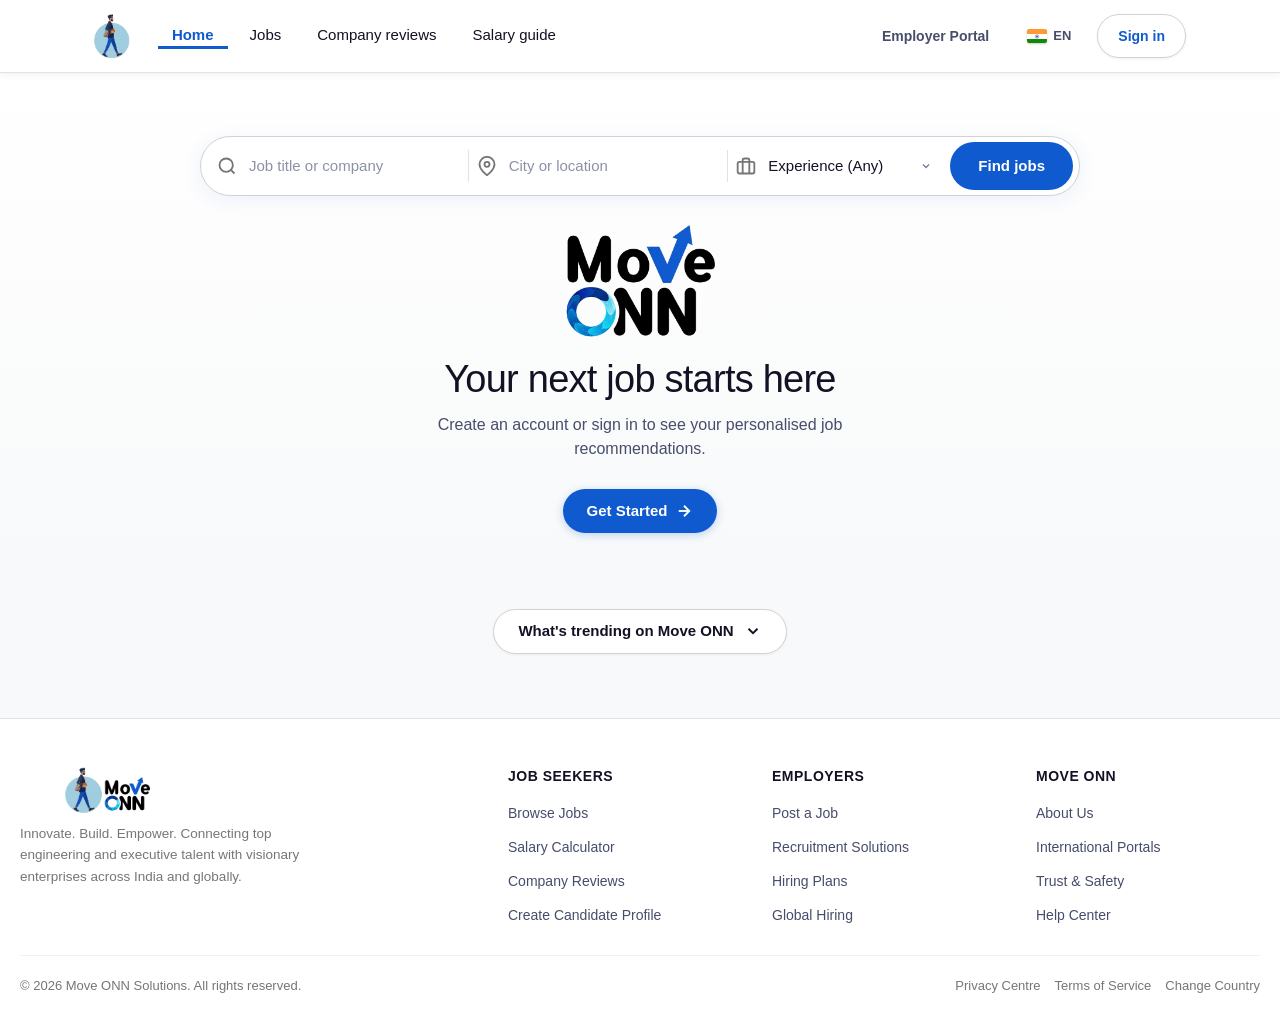
==== commit 22480d05: "Move ONN by Yuvi: Complete ground-up codebase with all root files" ====
--- a/index.html
+++ b/index.html
@@ -28,7 +28,17 @@
       try {
         var c = localStorage.getItem('jt_country') || 'IN';
         var l = localStorage.getItem('jt_lang') || 'en';
-        var u = localStorage.getItem('moveonn_user') || null;
+        window.handleAvatarClick = window.handleAvatarClick || function(e) {
+                if (e) { e.preventDefault(); e.stopPropagation(); }
+                var d = document.getElementById('jtUserDropdown');
+                if (d) { d.classList.toggle('is-open'); }
+                else { window.location.href = 'profile.html'; }
+              };
+              window.openAuthModal = window.openAuthModal || function(tab) {
+                var modal = document.getElementById('jtAuthModal');
+                if (modal) { modal.classList.add('is-open'); }
+              };
+              var u = localStorage.getItem('moveonn_user') || null;
         document.documentElement.setAttribute('data-country', c);
         document.documentElement.setAttribute('data-lang', l);
         document.documentElement.setAttribute('lang', l);
@@ -49,7 +59,7 @@
       
       <!-- Brand Logo (Pure clickable link, zero inline event cancellation) -->
       <a href="index.html" class="jt-brand" aria-label="Move ONN Home">
-        <img src="assets/images/moveonn-logo.png" alt="Move ONN" class="jt-logo">
+        <img src="assets/images/moveonn-icon.png" alt="Move ONN" class="jt-logo">
       </a>
 
       <!-- Desktop Navigation Menu (Visible >= 992px) -->
@@ -155,7 +165,7 @@
       <div class="jt-drawer-backdrop" id="jtDrawerBackdrop"></div>
       <div class="jt-drawer-panel">
         <div class="jt-drawer-header">
-          <img src="assets/images/moveonn-logo.png" alt="Move ONN" class="jt-logo-sm">
+          <img src="assets/images/moveonn-icon.png" alt="Move ONN" class="jt-logo-sm">
           <button type="button" class="jt-drawer-close" id="jtDrawerCloseBtn" aria-label="Close menu">&times;</button>
         </div>
         <div class="jt-drawer-body">
@@ -234,8 +244,8 @@
 
         <!-- Guest Hero Promo (Shown when NOT logged in) -->
         <div id="jtGuestHeroPromo" class="jt-guest-promo">
-          <!-- Center Brand Logo (Walker + Move ONN Combo) -->
-          <img src="assets/images/moveonn-combo.png" alt="Move ONN" class="jt-hero-brand-logo">
+          <!-- Center Brand Logo (Text Wordmark Only) -->
+          <img src="assets/images/moveonn-wordmark.png" alt="Move ONN" class="jt-hero-brand-logo">
 
           <!-- Main Headline -->
           <h1 class="jt-hero-title">Your next job starts here</h1>
@@ -855,7 +865,7 @@
         
         <!-- Brand Column -->
         <div class="jt-footer-brand">
-          <img src="assets/images/moveonn-logo.png" alt="Move ONN" class="jt-footer-logo">
+          <img src="assets/images/moveonn-combo.png" alt="Move ONN" class="jt-footer-logo">
           <p class="jt-footer-tagline">Innovate. Build. Empower. Connecting top engineering and executive talent with visionary enterprises across India and globally.</p>
         </div>
 
--- a/css/homepage.css
+++ b/css/homepage.css
@@ -17,18 +17,18 @@
 }
 
 .jt-hero-brand-logo {
-  width: 200px;
-  max-width: 220px;
+  width: 150px;
+  max-width: 160px;
   height: auto;
-  margin: 0 auto 20px;
+  margin: 0 auto 18px;
   display: block;
   object-fit: contain;
 }
 
 @media (max-width: 576px) {
   .jt-hero-brand-logo {
-    width: 155px;
-    margin-bottom: 16px;
+    width: 130px;
+    margin-bottom: 14px;
   }
 }
 
@@ -1461,7 +1461,8 @@
     padding: 24px 10px 20px !important;
   }
   .jt-hero-brand-logo {
-    width: 135px !important;
+    width: 130px !important;
+    max-width: 140px !important;
     margin-bottom: 12px !important;
   }
   .jt-hero-title {
--- a/css/footer.css
+++ b/css/footer.css
@@ -61,7 +61,13 @@
   }
 }
 
-.jt-footer-logo,
+.jt-footer-logo {
+  height: 46px;
+  width: auto;
+  max-width: 175px;
+  object-fit: contain;
+  display: inline-block;
+}
 .jt-logo-sm {
   height: 40px;
   width: auto;
